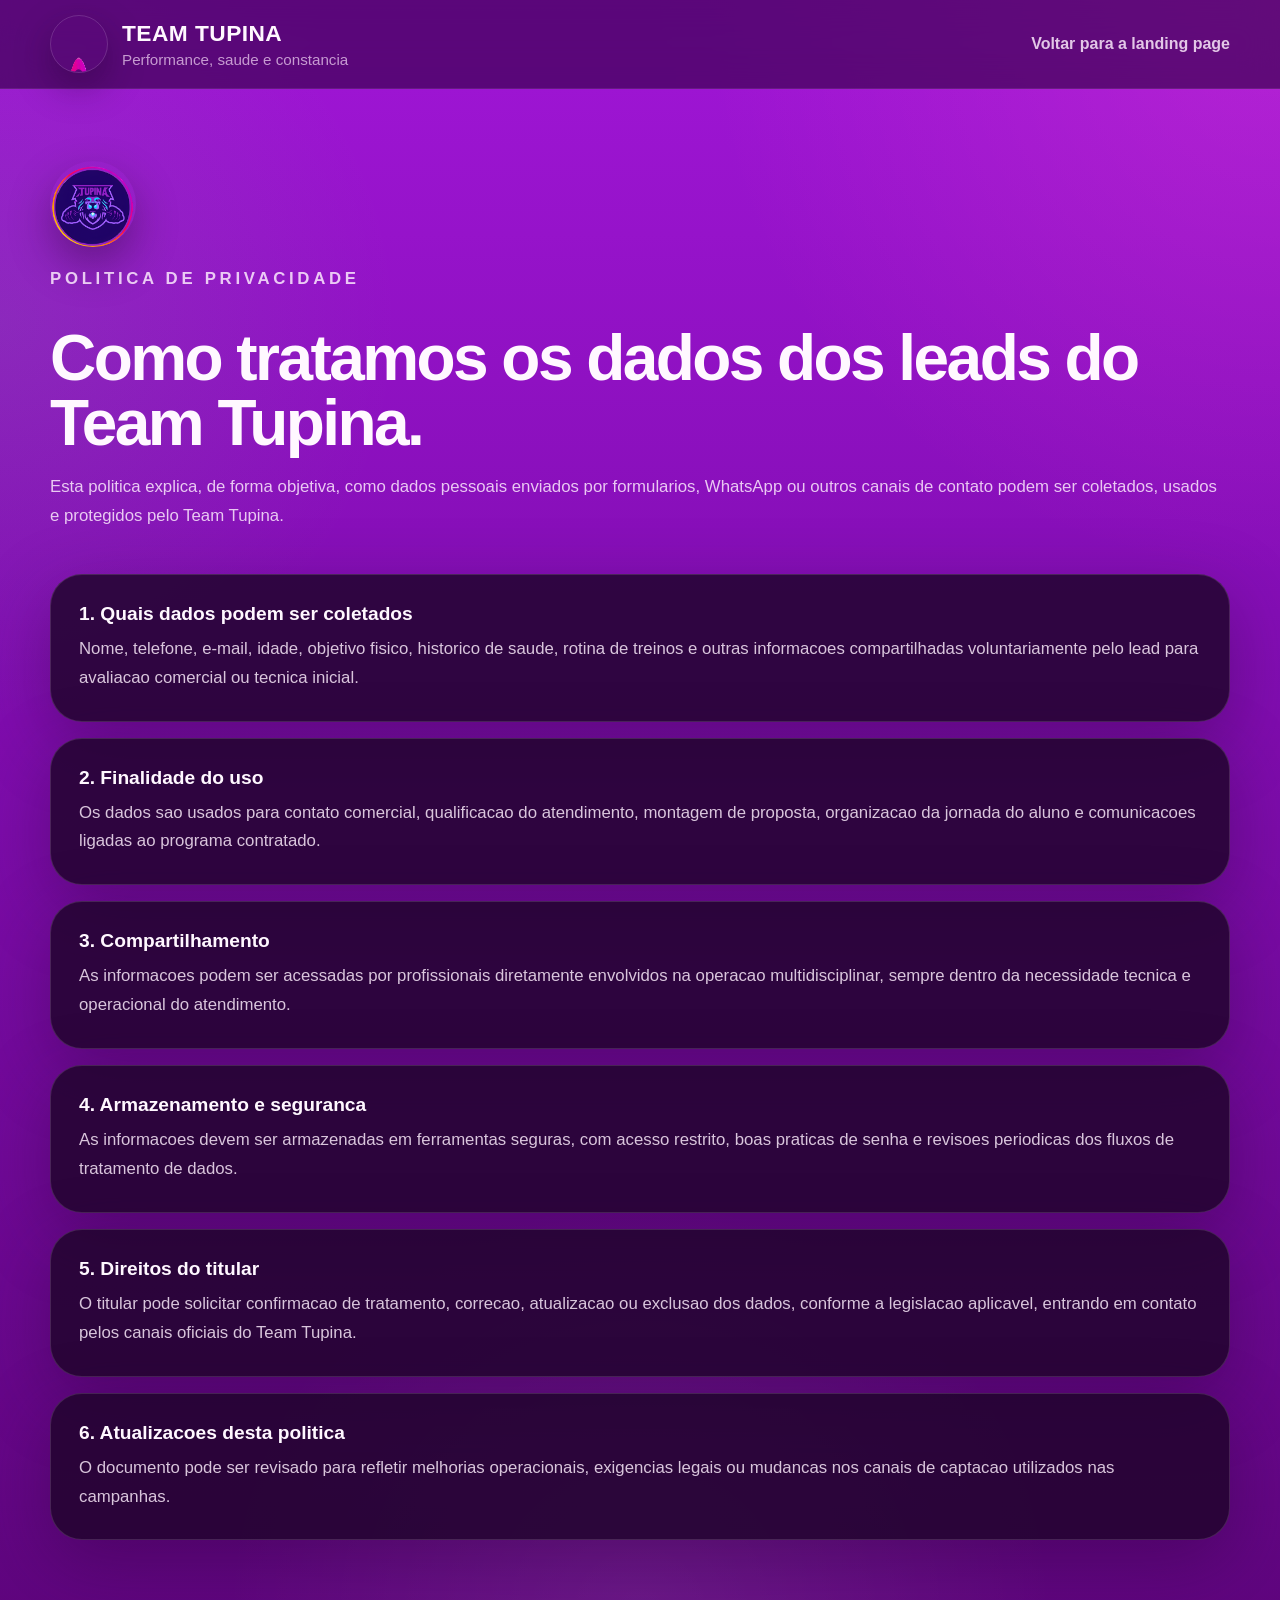
==== privacy.html @ 08cf5321 "chore: initialize Team Tupina project baseline" ====
<!DOCTYPE html>
<html lang="pt-BR">
<head>
  <meta charset="UTF-8">
  <meta name="viewport" content="width=device-width, initial-scale=1.0">
  <title>Politica de Privacidade | Team Tupina</title>
  <meta name="description" content="Como o Team Tupina coleta, utiliza e protege os dados compartilhados pelos leads e alunos.">
  <meta name="theme-color" content="#9a12d0">
  <meta name="color-scheme" content="dark">
  <script>document.documentElement.classList.add("js");</script>
  <link rel="icon" type="image/png" href="./assets/favicon-teamtupina.png">
  <link rel="apple-touch-icon" href="./assets/favicon-teamtupina.png">
  <link rel="stylesheet" href="./styles.css">
</head>
<body>
  <header class="site-header">
    <div class="container header-row">
      <a class="brand-lockup" href="./index.html" aria-label="Voltar para a pagina inicial">
        <span class="brand-badge">
          <img src="./assets/logo-team.png" alt="Logo Team Tupina" width="625" height="625" decoding="async">
        </span>
        <span class="brand-copy">
          <strong>Team Tupina</strong>
          <small>Performance, saude e constancia</small>
        </span>
      </a>
      <nav class="site-nav is-open" aria-label="Principal">
        <a href="./index.html">Voltar para a landing page</a>
      </nav>
    </div>
  </header>

  <main class="legal-main">
    <div class="container">
      <div class="legal-header reveal">
        <img class="legal-brand" src="./assets/logo-team.png" alt="Logo Team Tupina" width="625" height="625" decoding="async">
        <p class="eyebrow">Politica de Privacidade</p>
        <div class="section-copy">
          <h1>Como tratamos os dados dos leads do Team Tupina.</h1>
          <p>Esta politica explica, de forma objetiva, como dados pessoais enviados por formularios, WhatsApp ou outros canais de contato podem ser coletados, usados e protegidos pelo Team Tupina.</p>
        </div>
      </div>

      <div class="legal-stack">
        <article class="legal-card reveal">
          <h2>1. Quais dados podem ser coletados</h2>
          <p>Nome, telefone, e-mail, idade, objetivo fisico, historico de saude, rotina de treinos e outras informacoes compartilhadas voluntariamente pelo lead para avaliacao comercial ou tecnica inicial.</p>
        </article>
        <article class="legal-card reveal">
          <h2>2. Finalidade do uso</h2>
          <p>Os dados sao usados para contato comercial, qualificacao do atendimento, montagem de proposta, organizacao da jornada do aluno e comunicacoes ligadas ao programa contratado.</p>
        </article>
        <article class="legal-card reveal">
          <h2>3. Compartilhamento</h2>
          <p>As informacoes podem ser acessadas por profissionais diretamente envolvidos na operacao multidisciplinar, sempre dentro da necessidade tecnica e operacional do atendimento.</p>
        </article>
        <article class="legal-card reveal">
          <h2>4. Armazenamento e seguranca</h2>
          <p>As informacoes devem ser armazenadas em ferramentas seguras, com acesso restrito, boas praticas de senha e revisoes periodicas dos fluxos de tratamento de dados.</p>
        </article>
        <article class="legal-card reveal">
          <h2>5. Direitos do titular</h2>
          <p>O titular pode solicitar confirmacao de tratamento, correcao, atualizacao ou exclusao dos dados, conforme a legislacao aplicavel, entrando em contato pelos canais oficiais do Team Tupina.</p>
        </article>
        <article class="legal-card reveal">
          <h2>6. Atualizacoes desta politica</h2>
          <p>O documento pode ser revisado para refletir melhorias operacionais, exigencias legais ou mudancas nos canais de captacao utilizados nas campanhas.</p>
        </article>
      </div>
    </div>
  </main>

  <script src="./script.js"></script>
</body>
</html>
---- styles.css ----
:root {
  --bg: #9a12d0;
  --bg-deep: #260033;
  --bg-panel: rgba(31, 4, 43, 0.84);
  --bg-panel-soft: rgba(42, 7, 58, 0.72);
  --line: rgba(255, 228, 255, 0.14);
  --text: #fff8ff;
  --text-soft: rgba(255, 240, 255, 0.82);
  --text-muted: rgba(255, 230, 255, 0.66);
  --accent: #ff4fd8;
  --accent-soft: #c86dff;
  --leaf: #58f26c;
  --orange: #ff9a2f;
  --shadow: 0 22px 70px rgba(38, 0, 49, 0.34);
  --radius-xl: 32px;
  --radius-lg: 24px;
  --radius-md: 18px;
  --container: 1180px;
  --font-display: "Segoe UI", "Trebuchet MS", "Arial", sans-serif;
  --font-body: "Segoe UI", "Arial", sans-serif;
}

*,
*::before,
*::after {
  box-sizing: border-box;
}

html {
  scroll-behavior: smooth;
}

main [id] {
  scroll-margin-top: 112px;
}

body {
  margin: 0;
  min-height: 100vh;
  font-family: var(--font-body);
  color: var(--text);
  background:
    radial-gradient(circle at top right, rgba(255, 79, 216, 0.24), transparent 28%),
    radial-gradient(circle at left 20%, rgba(88, 242, 108, 0.1), transparent 22%),
    radial-gradient(circle at bottom center, rgba(255, 255, 255, 0.08), transparent 24%),
    linear-gradient(180deg, #a116d7 0%, #840eb5 38%, #5f057e 100%);
}

img {
  max-width: 100%;
  display: block;
}

a {
  color: inherit;
  text-decoration: none;
}

button {
  font: inherit;
}

.site-shell {
  min-height: 100vh;
}

.container {
  width: min(calc(100% - 40px), var(--container));
  margin: 0 auto;
}

.site-header {
  position: sticky;
  top: 0;
  z-index: 100;
  backdrop-filter: blur(18px);
  background: rgba(58, 0, 78, 0.68);
  border-bottom: 1px solid rgba(255, 255, 255, 0.08);
}

.header-row {
  display: flex;
  align-items: center;
  justify-content: space-between;
  gap: 20px;
  min-height: 88px;
}

.brand-lockup {
  display: inline-flex;
  align-items: center;
  gap: 14px;
  min-width: 0;
}

.brand-badge {
  width: 58px;
  height: 58px;
  border-radius: 50%;
  overflow: hidden;
  flex: 0 0 auto;
  border: 1px solid rgba(255, 255, 255, 0.14);
  box-shadow: 0 14px 36px rgba(26, 0, 33, 0.35);
}

.brand-copy {
  display: flex;
  flex-direction: column;
  min-width: 0;
}

.brand-copy strong {
  font-family: var(--font-display);
  font-size: 1.42rem;
  font-weight: 800;
  letter-spacing: 0.02em;
  text-transform: uppercase;
}

.brand-copy small {
  margin-top: 4px;
  color: var(--text-muted);
  font-size: 0.95rem;
}

.site-nav {
  display: flex;
  align-items: center;
  gap: 24px;
}

.site-nav a {
  color: var(--text-soft);
  font-weight: 600;
}

.site-nav a:hover,
.footer-links a:hover {
  color: #ffffff;
}

.site-nav a:focus-visible,
.footer-links a:focus-visible,
.cta-mini:focus-visible,
.btn-primary:focus-visible,
.btn-secondary:focus-visible,
.menu-toggle:focus-visible,
.brand-lockup:focus-visible {
  outline: 2px solid rgba(255, 255, 255, 0.92);
  outline-offset: 4px;
}

.menu-toggle {
  display: none;
  border: 1px solid rgba(255, 255, 255, 0.16);
  background: rgba(255, 255, 255, 0.08);
  color: var(--text);
  border-radius: 999px;
  padding: 12px 16px;
}

.cta-mini,
.btn-primary,
.btn-secondary {
  display: inline-flex;
  align-items: center;
  justify-content: center;
  border-radius: 999px;
  font-family: var(--font-display);
  font-weight: 800;
  transition: transform 180ms ease, box-shadow 180ms ease, background 180ms ease;
}

.cta-mini:hover,
.btn-primary:hover,
.btn-secondary:hover {
  transform: translateY(-2px);
}

.cta-mini {
  padding: 14px 20px;
  background: rgba(88, 242, 108, 0.14);
  color: var(--leaf);
  border: 1px solid rgba(88, 242, 108, 0.28);
}

.btn-primary {
  padding: 16px 24px;
  color: #06230b;
  background: linear-gradient(135deg, #63ff72, #49dd63);
  box-shadow: 0 18px 54px rgba(88, 242, 108, 0.24);
}

.btn-secondary {
  padding: 16px 24px;
  color: var(--text);
  background: rgba(255, 255, 255, 0.08);
  border: 1px solid rgba(255, 255, 255, 0.16);
}

.hero-section {
  position: relative;
  overflow: hidden;
  min-height: calc(100vh - 88px);
  padding: 40px 0 32px;
  display: flex;
  align-items: center;
}

.hero-background {
  position: absolute;
  inset: 0;
  background:
    linear-gradient(115deg, rgba(22, 0, 28, 0.92), rgba(90, 0, 113, 0.42) 46%, rgba(18, 0, 22, 0.92)),
    radial-gradient(circle at 22% 24%, rgba(255, 79, 216, 0.24), transparent 22%),
    radial-gradient(circle at 78% 42%, rgba(88, 242, 108, 0.12), transparent 18%);
}

.hero-grid {
  position: relative;
  z-index: 1;
  display: grid;
  grid-template-columns: minmax(0, 1.02fr) minmax(420px, 0.98fr);
  gap: 36px;
  align-items: center;
}

.eyebrow {
  margin: 0 0 14px;
  color: var(--leaf);
  font-size: 0.84rem;
  letter-spacing: 0.22em;
  font-weight: 800;
  text-transform: uppercase;
}

.hero-copy-block h1,
.section-copy h2,
.final-card h2 {
  margin: 0;
  font-family: var(--font-display);
  font-weight: 900;
  letter-spacing: -0.04em;
  line-height: 0.98;
}

.hero-copy-block h1 {
  font-size: clamp(3.2rem, 7vw, 6.2rem);
  max-width: 10ch;
}

.hero-text,
.section-copy p,
.pillar-card p,
.timeline-card p,
.proof-copy p,
.mini-stat p,
.final-actions p,
.footer-text,
.legal-main p {
  color: var(--text-soft);
  line-height: 1.72;
  font-size: 1.05rem;
}

.hero-actions {
  display: flex;
  flex-wrap: wrap;
  gap: 16px;
  margin-top: 30px;
}

.hero-micro-stats {
  display: grid;
  grid-template-columns: repeat(3, minmax(0, 1fr));
  gap: 14px;
  margin-top: 28px;
}

.hero-micro-stats article {
  padding: 16px 16px 14px;
  border-radius: 20px;
  background: rgba(24, 0, 31, 0.5);
  border: 1px solid rgba(255, 255, 255, 0.09);
  box-shadow: 0 16px 34px rgba(24, 0, 30, 0.22);
}

.hero-micro-stats strong {
  display: block;
  font-family: var(--font-display);
  font-size: 1rem;
  font-weight: 800;
}

.hero-micro-stats span {
  display: block;
  margin-top: 8px;
  color: var(--text-muted);
  font-size: 0.9rem;
  line-height: 1.45;
}

.hero-pills {
  display: flex;
  flex-wrap: wrap;
  gap: 12px;
  list-style: none;
  padding: 0;
  margin: 30px 0 0;
}

.hero-pills li {
  padding: 12px 16px;
  border-radius: 999px;
  background: rgba(30, 0, 38, 0.36);
  border: 1px solid rgba(255, 79, 216, 0.16);
  color: var(--text);
  font-weight: 600;
}

.hero-visual {
  position: relative;
  min-height: 100%;
}

.hero-clean-panel {
  position: relative;
  min-height: 720px;
  border-radius: 42px;
  overflow: hidden;
  border: 1px solid rgba(255, 255, 255, 0.12);
  background:
    radial-gradient(circle at 18% 16%, rgba(255, 79, 216, 0.18), transparent 22%),
    radial-gradient(circle at 84% 22%, rgba(88, 242, 108, 0.12), transparent 18%),
    linear-gradient(180deg, rgba(22, 0, 30, 0.82), rgba(20, 0, 27, 0.96));
  box-shadow: 0 28px 90px rgba(28, 0, 37, 0.42);
  padding: 28px;
}

.hero-panel-glow {
  position: absolute;
  inset: auto -100px -120px auto;
  width: 360px;
  height: 360px;
  border-radius: 50%;
  background: radial-gradient(circle, rgba(255, 79, 216, 0.22), transparent 68%);
  pointer-events: none;
}

.hero-panel-top {
  position: relative;
  z-index: 1;
  display: grid;
  gap: 22px;
}

.hero-panel-brand {
  display: grid;
  grid-template-columns: 84px minmax(0, 1fr);
  gap: 18px;
  align-items: center;
}

.hero-panel-brand img {
  width: 84px;
  height: 84px;
  border-radius: 50%;
  object-fit: cover;
  box-shadow: 0 18px 36px rgba(20, 0, 27, 0.26);
}

.hero-panel-brand h2 {
  margin: 6px 0 0;
  font-family: var(--font-display);
  font-size: 2rem;
  line-height: 1.08;
}

.hero-chip-row {
  display: flex;
  flex-wrap: wrap;
  gap: 12px;
}

.hero-chip {
  display: inline-flex;
  align-items: center;
  justify-content: center;
  padding: 10px 16px;
  border-radius: 999px;
  background: rgba(255, 255, 255, 0.08);
  border: 1px solid rgba(255, 255, 255, 0.14);
  backdrop-filter: blur(12px);
  color: var(--text);
  font-size: 0.92rem;
  font-weight: 700;
  box-shadow: 0 18px 36px rgba(26, 0, 32, 0.24);
}

.hero-dashboard {
  position: relative;
  z-index: 1;
  display: grid;
  grid-template-columns: minmax(0, 1.15fr) minmax(220px, 0.85fr);
  gap: 16px;
  margin-top: 30px;
}

.dashboard-card {
  padding: 22px;
  border-radius: 28px;
  background: rgba(24, 2, 32, 0.68);
  border: 1px solid rgba(255, 255, 255, 0.08);
  box-shadow: 0 18px 42px rgba(20, 0, 26, 0.24);
  backdrop-filter: blur(14px);
}

.dashboard-card-large {
  min-height: 220px;
}

.dashboard-card-bars {
  min-height: 260px;
}

.dashboard-card-metric {
  display: grid;
  align-content: start;
  gap: 10px;
}

.dashboard-card-metric strong {
  font-family: var(--font-display);
  font-size: 1.55rem;
  line-height: 1.08;
}

.dashboard-card-metric p {
  margin: 0;
}

.metric-label {
  color: var(--text-muted);
  font-size: 0.82rem;
  letter-spacing: 0.16em;
  font-weight: 800;
  text-transform: uppercase;
}

.accent-card {
  background:
    radial-gradient(circle at top right, rgba(88, 242, 108, 0.12), transparent 30%),
    rgba(24, 2, 32, 0.68);
}

.hero-checklist {
  margin: 18px 0 0;
  padding: 0;
  list-style: none;
  display: grid;
  gap: 14px;
}

.hero-checklist li {
  position: relative;
  padding-left: 22px;
  color: var(--text-soft);
  line-height: 1.55;
  font-size: 1rem;
}

.hero-checklist li::before {
  content: "";
  position: absolute;
  left: 0;
  top: 0.5em;
  width: 10px;
  height: 10px;
  border-radius: 50%;
  background: linear-gradient(135deg, var(--accent), var(--leaf));
  transform: translateY(-50%);
}

.dark-card,
.pillar-card,
.timeline-card,
.proof-card,
.mini-stat,
.final-card,
.legal-card {
  background: var(--bg-panel);
  border: 1px solid var(--line);
  box-shadow: var(--shadow);
}

.proof-card,
.final-card,
.legal-card {
  border-radius: var(--radius-xl);
}

.dark-card,
.pillar-card,
.timeline-card,
.mini-stat {
  border-radius: var(--radius-lg);
}

.card-tag {
  margin: 0 0 10px;
  color: #ff8ae9;
  font-size: 0.78rem;
  letter-spacing: 0.18em;
  font-weight: 800;
  text-transform: uppercase;
}

.progress-list {
  display: grid;
  gap: 14px;
  margin-top: 20px;
}

.progress-list div {
  display: grid;
  gap: 8px;
}

.progress-list span {
  font-weight: 700;
}

.progress-list b {
  display: block;
  height: 10px;
  border-radius: 999px;
  background: linear-gradient(90deg, var(--accent), var(--leaf));
}

.section {
  padding: 72px 0;
}

.section-soft {
  background: linear-gradient(180deg, rgba(72, 0, 92, 0.28), rgba(42, 0, 53, 0.1));
}

.section-compact {
  padding-top: 20px;
  padding-bottom: 24px;
}

.split-block {
  display: grid;
  grid-template-columns: minmax(0, 0.94fr) minmax(0, 1.06fr);
  gap: 34px;
  align-items: start;
}

.section-copy h2 {
  font-size: clamp(2.3rem, 5vw, 4.4rem);
  margin-bottom: 14px;
}

.section-copy-center {
  max-width: 800px;
  margin: 0 auto 34px;
  text-align: center;
}

.stack-cards {
  display: grid;
  gap: 18px;
}

.dark-card {
  padding: 24px 28px;
}

.card-number,
.timeline-card span,
.proof-copy span {
  color: var(--orange);
  letter-spacing: 0.14em;
  text-transform: uppercase;
  font-size: 0.88rem;
  font-weight: 800;
}

.dark-card h3,
.pillar-card h3,
.timeline-card h3,
.proof-copy h3,
.mini-stat strong {
  margin: 12px 0 0;
  font-family: var(--font-display);
  font-size: 1.2rem;
  line-height: 1.28;
}

.pillar-grid {
  display: grid;
  grid-template-columns: repeat(2, minmax(0, 1fr));
  gap: 18px;
}

.pillar-card {
  padding: 22px;
  display: grid;
  grid-template-columns: 72px minmax(0, 1fr);
  gap: 18px;
  align-items: start;
}

.pillar-icon {
  width: 72px;
  height: 72px;
  border-radius: 22px;
  display: inline-flex;
  align-items: center;
  justify-content: center;
  font-family: var(--font-display);
  font-weight: 900;
  background: linear-gradient(145deg, rgba(255, 79, 216, 0.18), rgba(255, 255, 255, 0.1));
  color: var(--text);
}

.timeline {
  position: relative;
  display: grid;
  gap: 16px;
  padding-left: 28px;
}

.timeline::before {
  content: "";
  position: absolute;
  left: 7px;
  top: 12px;
  bottom: 12px;
  width: 2px;
  background: linear-gradient(180deg, rgba(255, 79, 216, 0.72), rgba(88, 242, 108, 0.24));
}

.timeline-card {
  position: relative;
  padding: 24px;
}

.timeline-card::before {
  content: "";
  position: absolute;
  top: 28px;
  left: -27px;
  width: 16px;
  height: 16px;
  border-radius: 50%;
  background: linear-gradient(135deg, var(--accent), var(--leaf));
  box-shadow: 0 0 0 8px rgba(255, 79, 216, 0.12);
}

.proof-grid {
  display: grid;
  grid-template-columns: repeat(3, minmax(0, 1fr));
  gap: 18px;
}

.proof-card {
  overflow: hidden;
}

.proof-visual {
  min-height: 280px;
  border-bottom: 1px solid rgba(255, 255, 255, 0.08);
}

.visual-a {
  background:
    linear-gradient(180deg, rgba(26, 4, 36, 0.08), rgba(26, 4, 36, 0.34)),
    linear-gradient(135deg, rgba(255, 79, 216, 0.52), rgba(255, 255, 255, 0.18)),
    radial-gradient(circle at top left, rgba(255, 255, 255, 0.22), transparent 35%);
}

.visual-b {
  background:
    linear-gradient(180deg, rgba(26, 4, 36, 0.08), rgba(26, 4, 36, 0.34)),
    linear-gradient(135deg, rgba(88, 242, 108, 0.45), rgba(255, 79, 216, 0.18)),
    radial-gradient(circle at bottom right, rgba(255, 255, 255, 0.16), transparent 34%);
}

.visual-c {
  background:
    linear-gradient(180deg, rgba(26, 4, 36, 0.08), rgba(26, 4, 36, 0.34)),
    linear-gradient(135deg, rgba(170, 78, 255, 0.48), rgba(255, 79, 216, 0.18)),
    radial-gradient(circle at center, rgba(255, 255, 255, 0.18), transparent 30%);
}

.proof-copy {
  padding: 22px;
}

.mini-stats {
  display: grid;
  grid-template-columns: repeat(3, minmax(0, 1fr));
  gap: 18px;
}

.mini-stat {
  padding: 22px;
}

.final-card {
  display: grid;
  grid-template-columns: minmax(0, 1fr) minmax(300px, 0.86fr);
  gap: 26px;
  padding: 30px;
  align-items: center;
}

.final-actions {
  display: grid;
  gap: 14px;
}

.note-text {
  margin: 0;
  color: var(--text-muted);
}

.site-footer {
  border-top: 1px solid rgba(255, 255, 255, 0.08);
  background: rgba(28, 0, 37, 0.76);
}

.footer-row {
  display: grid;
  grid-template-columns: minmax(0, 1fr) auto;
  gap: 24px;
  align-items: center;
  padding: 28px 0;
}

.footer-brand {
  display: flex;
  align-items: flex-start;
  gap: 16px;
}

.footer-brand img {
  width: 70px;
  height: 70px;
  border-radius: 50%;
  object-fit: cover;
  box-shadow: 0 14px 36px rgba(20, 0, 26, 0.35);
}

.footer-title {
  margin: 0;
  font-family: var(--font-display);
  font-size: 1rem;
  font-weight: 800;
  text-transform: uppercase;
}

.footer-text {
  margin: 10px 0 0;
  max-width: 760px;
  font-size: 0.96rem;
}

.footer-links {
  display: flex;
  flex-wrap: wrap;
  gap: 16px;
  justify-content: flex-end;
  font-weight: 700;
}

.reveal,
.js .reveal.is-visible {
  opacity: 1;
  transform: none;
}

.js .reveal {
  opacity: 0;
  transform: translateY(28px);
  transition: opacity 700ms ease, transform 700ms ease;
}

.legal-main {
  padding: 72px 0;
}

.legal-header {
  display: flex;
  flex-direction: column;
  gap: 18px;
  margin-bottom: 26px;
}

.legal-brand {
  width: 86px;
  height: 86px;
  border-radius: 50%;
  object-fit: cover;
  box-shadow: 0 18px 42px rgba(22, 0, 30, 0.35);
}

.legal-card {
  padding: 28px;
}

.legal-stack {
  display: grid;
  gap: 16px;
}

.legal-card h2 {
  margin: 0 0 10px;
  font-family: var(--font-display);
  font-size: 1.2rem;
}

.legal-card p {
  margin: 0;
}

.legal-header h1 {
  margin: 0 0 14px;
  font-family: var(--font-display);
  font-size: clamp(2.2rem, 5vw, 4rem);
  line-height: 1.02;
  letter-spacing: -0.04em;
}

@media (prefers-reduced-motion: reduce) {
  html {
    scroll-behavior: auto;
  }

  .js .reveal,
  .js .reveal.is-visible {
    opacity: 1;
    transform: none;
    transition: none;
  }
}

@media (max-width: 1024px) {
  .hero-grid,
  .split-block,
  .final-card,
  .footer-row {
    grid-template-columns: 1fr;
  }

  .proof-grid,
  .mini-stats,
  .pillar-grid {
    grid-template-columns: 1fr 1fr;
  }

  .hero-clean-panel {
    min-height: 640px;
  }

  .hero-micro-stats {
    grid-template-columns: 1fr;
  }
}

@media (max-width: 820px) {
  .menu-toggle {
    display: inline-flex;
  }

  .site-nav {
    position: absolute;
    top: calc(100% + 10px);
    right: 20px;
    left: 20px;
    display: none;
    flex-direction: column;
    align-items: stretch;
    gap: 14px;
    padding: 18px;
    background: rgba(38, 0, 50, 0.96);
    border: 1px solid rgba(255, 255, 255, 0.1);
    border-radius: 22px;
    box-shadow: var(--shadow);
  }

  .site-nav.is-open {
    display: flex;
  }

  .site-nav a {
    width: 100%;
  }

  .header-row {
    min-height: 82px;
  }
}

@media (max-width: 720px) {
  .container {
    width: min(calc(100% - 28px), var(--container));
  }

  .hero-section,
  .section,
  .legal-main {
    padding-top: 54px;
    padding-bottom: 54px;
  }

  .hero-copy-block h1 {
    max-width: none;
    font-size: clamp(2.5rem, 14vw, 4rem);
  }

  .proof-grid,
  .mini-stats,
  .pillar-grid {
    grid-template-columns: 1fr;
  }

  .pillar-card {
    grid-template-columns: 1fr;
  }

  .footer-brand,
  .footer-links {
    flex-direction: column;
    align-items: flex-start;
  }

  .hero-clean-panel {
    min-height: auto;
    padding: 20px;
  }

  .hero-panel-brand {
    grid-template-columns: 1fr;
  }

  .hero-panel-brand img {
    width: 72px;
    height: 72px;
  }

  .hero-dashboard {
    grid-template-columns: 1fr;
  }

  .hero-chip-row {
    gap: 10px;
  }
}
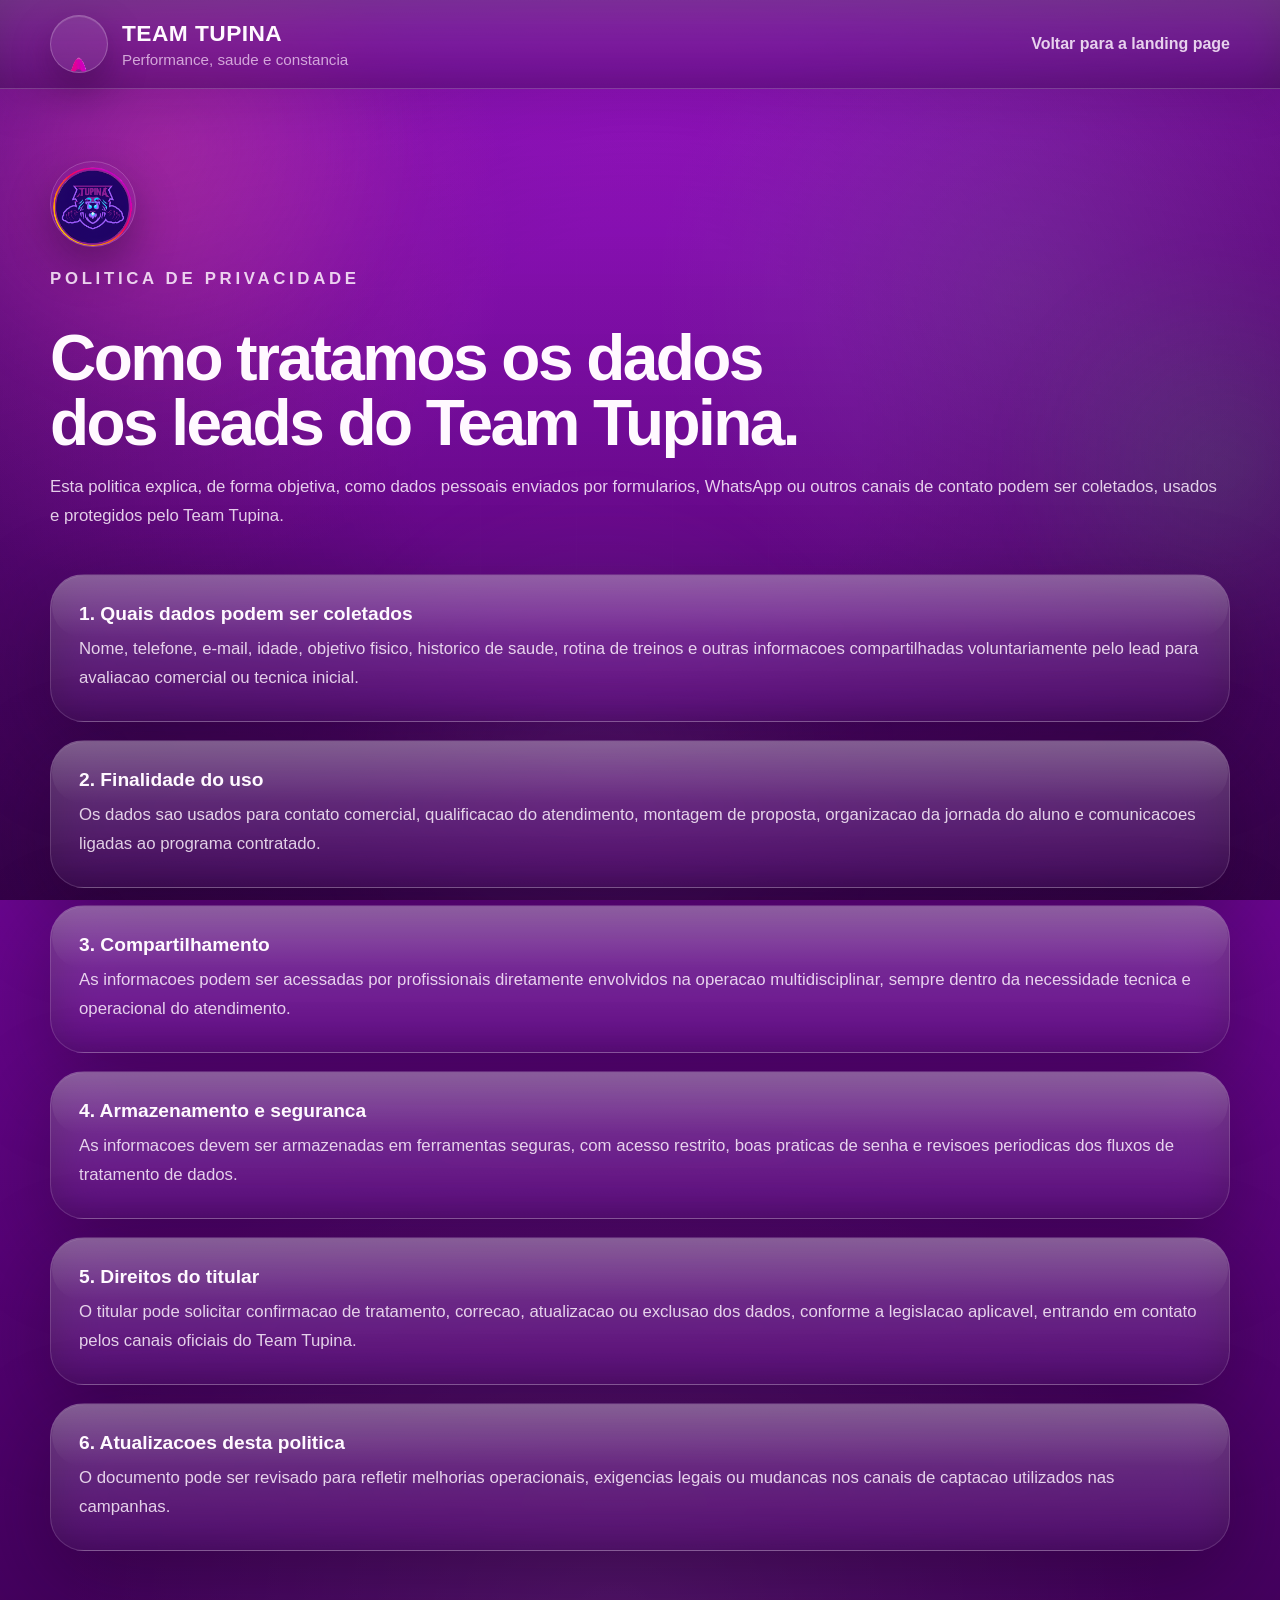
==== commit d837b6fb: "feat: add animejs motion system and glassmorphism refresh" ====
--- a/privacy.html
+++ b/privacy.html
@@ -12,7 +12,13 @@
   <link rel="apple-touch-icon" href="./assets/favicon-teamtupina.png">
   <link rel="stylesheet" href="./styles.css">
 </head>
-<body>
+<body class="page-legal">
+  <div class="ambient-layer" aria-hidden="true">
+    <span class="ambient-orb orb-a"></span>
+    <span class="ambient-orb orb-b"></span>
+    <span class="ambient-orb orb-c"></span>
+    <span class="ambient-grid"></span>
+  </div>
   <header class="site-header">
     <div class="container header-row">
       <a class="brand-lockup" href="./index.html" aria-label="Voltar para a pagina inicial">
@@ -70,6 +76,7 @@
     </div>
   </main>
 
+  <script src="./assets/vendor/anime.umd.min.js"></script>
   <script src="./script.js"></script>
 </body>
 </html>
--- a/styles.css
+++ b/styles.css
@@ -1,21 +1,28 @@
 :root {
   --bg: #9a12d0;
   --bg-deep: #260033;
-  --bg-panel: rgba(31, 4, 43, 0.84);
-  --bg-panel-soft: rgba(42, 7, 58, 0.72);
-  --line: rgba(255, 228, 255, 0.14);
-  --text: #fff8ff;
-  --text-soft: rgba(255, 240, 255, 0.82);
-  --text-muted: rgba(255, 230, 255, 0.66);
+  --bg-night: #13001d;
+  --bg-panel: rgba(37, 8, 51, 0.46);
+  --bg-panel-strong: rgba(24, 3, 34, 0.7);
+  --bg-panel-soft: rgba(255, 255, 255, 0.08);
+  --line: rgba(255, 236, 255, 0.15);
+  --line-strong: rgba(255, 241, 255, 0.28);
+  --text: #fff9ff;
+  --text-soft: rgba(255, 244, 255, 0.84);
+  --text-muted: rgba(255, 234, 255, 0.68);
   --accent: #ff4fd8;
-  --accent-soft: #c86dff;
-  --leaf: #58f26c;
-  --orange: #ff9a2f;
-  --shadow: 0 22px 70px rgba(38, 0, 49, 0.34);
-  --radius-xl: 32px;
-  --radius-lg: 24px;
-  --radius-md: 18px;
+  --accent-soft: #d985ff;
+  --leaf: #66ff89;
+  --orange: #ffaf3f;
+  --shadow: 0 28px 88px rgba(14, 0, 19, 0.34);
+  --shadow-soft: 0 16px 42px rgba(17, 0, 24, 0.22);
+  --shine: linear-gradient(180deg, rgba(255, 255, 255, 0.24), rgba(255, 255, 255, 0.04));
+  --radius-xl: 34px;
+  --radius-lg: 26px;
+  --radius-md: 20px;
   --container: 1180px;
+  --glass-blur: blur(24px);
+  --glass-saturate: saturate(160%);
   --font-display: "Segoe UI", "Trebuchet MS", "Arial", sans-serif;
   --font-body: "Segoe UI", "Arial", sans-serif;
 }
@@ -31,19 +38,31 @@
 }
 
 main [id] {
-  scroll-margin-top: 112px;
+  scroll-margin-top: 118px;
 }
 
 body {
   margin: 0;
   min-height: 100vh;
+  overflow-x: hidden;
   font-family: var(--font-body);
   color: var(--text);
   background:
-    radial-gradient(circle at top right, rgba(255, 79, 216, 0.24), transparent 28%),
-    radial-gradient(circle at left 20%, rgba(88, 242, 108, 0.1), transparent 22%),
-    radial-gradient(circle at bottom center, rgba(255, 255, 255, 0.08), transparent 24%),
-    linear-gradient(180deg, #a116d7 0%, #840eb5 38%, #5f057e 100%);
+    radial-gradient(circle at 12% 14%, rgba(255, 79, 216, 0.28), transparent 20%),
+    radial-gradient(circle at 80% 18%, rgba(102, 255, 137, 0.12), transparent 22%),
+    radial-gradient(circle at 48% 100%, rgba(255, 255, 255, 0.08), transparent 32%),
+    linear-gradient(180deg, #ab18dd 0%, #76089f 42%, #43005d 100%);
+}
+
+body::after {
+  content: "";
+  position: fixed;
+  inset: 0;
+  pointer-events: none;
+  background:
+    linear-gradient(180deg, rgba(9, 0, 16, 0.05), rgba(9, 0, 16, 0.34)),
+    radial-gradient(circle at center, transparent 28%, rgba(7, 0, 12, 0.3) 100%);
+  z-index: 0;
 }
 
 img {
@@ -60,8 +79,65 @@
   font: inherit;
 }
 
+.ambient-layer {
+  position: fixed;
+  inset: 0;
+  overflow: hidden;
+  pointer-events: none;
+  z-index: 0;
+}
+
+.ambient-orb,
+.ambient-grid {
+  position: absolute;
+  inset: auto;
+}
+
+.ambient-orb {
+  width: 38vw;
+  max-width: 540px;
+  aspect-ratio: 1;
+  border-radius: 50%;
+  filter: blur(16px);
+  opacity: 0.5;
+  mix-blend-mode: screen;
+}
+
+.orb-a {
+  top: -10%;
+  left: -6%;
+  background: radial-gradient(circle, rgba(255, 79, 216, 0.78), rgba(255, 79, 216, 0.08) 62%, transparent 78%);
+}
+
+.orb-b {
+  top: 28%;
+  right: -12%;
+  width: 34vw;
+  background: radial-gradient(circle, rgba(102, 255, 137, 0.34), rgba(102, 255, 137, 0.06) 58%, transparent 76%);
+}
+
+.orb-c {
+  bottom: -14%;
+  left: 26%;
+  width: 44vw;
+  background: radial-gradient(circle, rgba(217, 133, 255, 0.34), rgba(217, 133, 255, 0.05) 58%, transparent 76%);
+}
+
+.ambient-grid {
+  inset: 0;
+  opacity: 0.34;
+  background-image:
+    linear-gradient(rgba(255, 255, 255, 0.05) 1px, transparent 1px),
+    linear-gradient(90deg, rgba(255, 255, 255, 0.05) 1px, transparent 1px);
+  background-size: 96px 96px;
+  mask-image: radial-gradient(circle at center, rgba(0, 0, 0, 0.8), transparent 78%);
+}
+
 .site-shell {
+  position: relative;
+  z-index: 1;
   min-height: 100vh;
+  isolation: isolate;
 }
 
 .container {
@@ -73,9 +149,22 @@
   position: sticky;
   top: 0;
   z-index: 100;
-  backdrop-filter: blur(18px);
-  background: rgba(58, 0, 78, 0.68);
+  backdrop-filter: var(--glass-blur) var(--glass-saturate);
+  -webkit-backdrop-filter: var(--glass-blur) var(--glass-saturate);
+  background:
+    linear-gradient(180deg, rgba(255, 255, 255, 0.16), rgba(255, 255, 255, 0.04)),
+    rgba(44, 3, 62, 0.56);
   border-bottom: 1px solid rgba(255, 255, 255, 0.08);
+  box-shadow: 0 16px 40px rgba(17, 0, 24, 0.1);
+  transition: background 220ms ease, box-shadow 220ms ease, border-color 220ms ease;
+}
+
+.site-header.is-scrolled {
+  background:
+    linear-gradient(180deg, rgba(255, 255, 255, 0.18), rgba(255, 255, 255, 0.05)),
+    rgba(36, 2, 50, 0.8);
+  border-bottom-color: rgba(255, 255, 255, 0.14);
+  box-shadow: 0 22px 60px rgba(12, 0, 19, 0.26);
 }
 
 .header-row {
@@ -91,6 +180,11 @@
   align-items: center;
   gap: 14px;
   min-width: 0;
+  transition: transform 220ms ease;
+}
+
+.brand-lockup:hover {
+  transform: translateY(-1px);
 }
 
 .brand-badge {
@@ -99,8 +193,11 @@
   border-radius: 50%;
   overflow: hidden;
   flex: 0 0 auto;
-  border: 1px solid rgba(255, 255, 255, 0.14);
-  box-shadow: 0 14px 36px rgba(26, 0, 33, 0.35);
+  border: 1px solid rgba(255, 255, 255, 0.22);
+  box-shadow:
+    0 16px 38px rgba(26, 0, 33, 0.34),
+    inset 0 1px 0 rgba(255, 255, 255, 0.16);
+  background: rgba(255, 255, 255, 0.08);
 }
 
 .brand-copy {
@@ -129,14 +226,39 @@
   gap: 24px;
 }
 
-.site-nav a {
+.site-nav a,
+.footer-links a {
+  position: relative;
   color: var(--text-soft);
   font-weight: 600;
+  transition: color 180ms ease, transform 180ms ease;
+}
+
+.site-nav a::after,
+.footer-links a::after {
+  content: "";
+  position: absolute;
+  left: 0;
+  right: 0;
+  bottom: -7px;
+  height: 1px;
+  transform: scaleX(0);
+  transform-origin: center;
+  background: linear-gradient(90deg, transparent, rgba(255, 255, 255, 0.72), transparent);
+  transition: transform 220ms ease;
 }
 
 .site-nav a:hover,
 .footer-links a:hover {
   color: #ffffff;
+  transform: translateY(-1px);
+}
+
+.site-nav a:hover::after,
+.site-nav a:focus-visible::after,
+.footer-links a:hover::after,
+.footer-links a:focus-visible::after {
+  transform: scaleX(1);
 }
 
 .site-nav a:focus-visible,
@@ -152,11 +274,14 @@
 
 .menu-toggle {
   display: none;
-  border: 1px solid rgba(255, 255, 255, 0.16);
-  background: rgba(255, 255, 255, 0.08);
+  border: 1px solid rgba(255, 255, 255, 0.18);
+  background:
+    linear-gradient(180deg, rgba(255, 255, 255, 0.15), rgba(255, 255, 255, 0.04)),
+    rgba(255, 255, 255, 0.06);
   color: var(--text);
   border-radius: 999px;
   padding: 12px 16px;
+  box-shadow: inset 0 1px 0 rgba(255, 255, 255, 0.16);
 }
 
 .cta-mini,
@@ -168,7 +293,7 @@
   border-radius: 999px;
   font-family: var(--font-display);
   font-weight: 800;
-  transition: transform 180ms ease, box-shadow 180ms ease, background 180ms ease;
+  transition: transform 180ms ease, box-shadow 180ms ease, background 180ms ease, border-color 180ms ease;
 }
 
 .cta-mini:hover,
@@ -179,30 +304,39 @@
 
 .cta-mini {
   padding: 14px 20px;
-  background: rgba(88, 242, 108, 0.14);
-  color: var(--leaf);
-  border: 1px solid rgba(88, 242, 108, 0.28);
+  color: #eafff1;
+  background:
+    linear-gradient(135deg, rgba(102, 255, 137, 0.28), rgba(255, 255, 255, 0.08)),
+    rgba(28, 52, 35, 0.18);
+  border: 1px solid rgba(102, 255, 137, 0.34);
+  box-shadow: 0 14px 34px rgba(102, 255, 137, 0.16);
 }
 
 .btn-primary {
   padding: 16px 24px;
   color: #06230b;
-  background: linear-gradient(135deg, #63ff72, #49dd63);
-  box-shadow: 0 18px 54px rgba(88, 242, 108, 0.24);
+  background: linear-gradient(135deg, #72ff84, #4ae068);
+  border: 1px solid rgba(255, 255, 255, 0.3);
+  box-shadow:
+    0 22px 56px rgba(88, 242, 108, 0.26),
+    inset 0 1px 0 rgba(255, 255, 255, 0.48);
 }
 
 .btn-secondary {
   padding: 16px 24px;
   color: var(--text);
-  background: rgba(255, 255, 255, 0.08);
+  background:
+    linear-gradient(180deg, rgba(255, 255, 255, 0.14), rgba(255, 255, 255, 0.04)),
+    rgba(255, 255, 255, 0.05);
   border: 1px solid rgba(255, 255, 255, 0.16);
+  box-shadow: inset 0 1px 0 rgba(255, 255, 255, 0.14);
 }
 
 .hero-section {
   position: relative;
-  overflow: hidden;
+  overflow: clip;
   min-height: calc(100vh - 88px);
-  padding: 40px 0 32px;
+  padding: 48px 0 36px;
   display: flex;
   align-items: center;
 }
@@ -211,9 +345,9 @@
   position: absolute;
   inset: 0;
   background:
-    linear-gradient(115deg, rgba(22, 0, 28, 0.92), rgba(90, 0, 113, 0.42) 46%, rgba(18, 0, 22, 0.92)),
-    radial-gradient(circle at 22% 24%, rgba(255, 79, 216, 0.24), transparent 22%),
-    radial-gradient(circle at 78% 42%, rgba(88, 242, 108, 0.12), transparent 18%);
+    linear-gradient(115deg, rgba(18, 0, 24, 0.88), rgba(95, 0, 122, 0.34) 42%, rgba(13, 0, 20, 0.9)),
+    radial-gradient(circle at 22% 24%, rgba(255, 79, 216, 0.22), transparent 22%),
+    radial-gradient(circle at 78% 42%, rgba(102, 255, 137, 0.1), transparent 20%);
 }
 
 .hero-grid {
@@ -223,6 +357,22 @@
   grid-template-columns: minmax(0, 1.02fr) minmax(420px, 0.98fr);
   gap: 36px;
   align-items: center;
+}
+
+.hero-copy-block,
+.hero-visual,
+.section-copy,
+.final-card,
+.legal-header,
+.dark-card,
+.pillar-card,
+.timeline-card,
+.proof-card,
+.mini-stat,
+.legal-card,
+.dashboard-card,
+.hero-micro-stats article {
+  will-change: transform, opacity;
 }
 
 .eyebrow {
@@ -247,6 +397,7 @@
 .hero-copy-block h1 {
   font-size: clamp(3.2rem, 7vw, 6.2rem);
   max-width: 10ch;
+  text-wrap: balance;
 }
 
 .hero-text,
@@ -270,36 +421,6 @@
   margin-top: 30px;
 }
 
-.hero-micro-stats {
-  display: grid;
-  grid-template-columns: repeat(3, minmax(0, 1fr));
-  gap: 14px;
-  margin-top: 28px;
-}
-
-.hero-micro-stats article {
-  padding: 16px 16px 14px;
-  border-radius: 20px;
-  background: rgba(24, 0, 31, 0.5);
-  border: 1px solid rgba(255, 255, 255, 0.09);
-  box-shadow: 0 16px 34px rgba(24, 0, 30, 0.22);
-}
-
-.hero-micro-stats strong {
-  display: block;
-  font-family: var(--font-display);
-  font-size: 1rem;
-  font-weight: 800;
-}
-
-.hero-micro-stats span {
-  display: block;
-  margin-top: 8px;
-  color: var(--text-muted);
-  font-size: 0.9rem;
-  line-height: 1.45;
-}
-
 .hero-pills {
   display: flex;
   flex-wrap: wrap;
@@ -309,13 +430,95 @@
   margin: 30px 0 0;
 }
 
+.hero-pills li,
+.hero-micro-stats article,
+.hero-chip,
+.dashboard-card,
+.dark-card,
+.pillar-card,
+.timeline-card,
+.proof-card,
+.mini-stat,
+.final-card,
+.legal-card {
+  position: relative;
+  overflow: hidden;
+  transition: transform 220ms ease, border-color 220ms ease, box-shadow 220ms ease, background 220ms ease;
+}
+
+.hero-pills li,
+.hero-micro-stats article,
+.dashboard-card,
+.dark-card,
+.pillar-card,
+.timeline-card,
+.proof-card,
+.mini-stat,
+.final-card,
+.legal-card {
+  background:
+    var(--shine),
+    rgba(31, 4, 43, 0.42);
+  border: 1px solid var(--line);
+  backdrop-filter: var(--glass-blur) var(--glass-saturate);
+  -webkit-backdrop-filter: var(--glass-blur) var(--glass-saturate);
+  box-shadow:
+    var(--shadow),
+    inset 0 1px 0 rgba(255, 255, 255, 0.14);
+}
+
+.hero-pills li::before,
+.hero-micro-stats article::before,
+.dashboard-card::before,
+.dark-card::before,
+.pillar-card::before,
+.timeline-card::before,
+.proof-card::before,
+.mini-stat::before,
+.final-card::before,
+.legal-card::before {
+  content: "";
+  position: absolute;
+  inset: 1px 1px auto 1px;
+  height: 42%;
+  border-radius: inherit;
+  background: linear-gradient(180deg, rgba(255, 255, 255, 0.16), rgba(255, 255, 255, 0));
+  pointer-events: none;
+}
+
 .hero-pills li {
   padding: 12px 16px;
   border-radius: 999px;
-  background: rgba(30, 0, 38, 0.36);
-  border: 1px solid rgba(255, 79, 216, 0.16);
   color: var(--text);
   font-weight: 600;
+  box-shadow: var(--shadow-soft);
+}
+
+.hero-micro-stats {
+  display: grid;
+  grid-template-columns: repeat(3, minmax(0, 1fr));
+  gap: 14px;
+  margin-top: 28px;
+}
+
+.hero-micro-stats article {
+  padding: 16px 16px 14px;
+  border-radius: 22px;
+}
+
+.hero-micro-stats strong {
+  display: block;
+  font-family: var(--font-display);
+  font-size: 1rem;
+  font-weight: 800;
+}
+
+.hero-micro-stats span {
+  display: block;
+  margin-top: 8px;
+  color: var(--text-muted);
+  font-size: 0.9rem;
+  line-height: 1.45;
 }
 
 .hero-visual {
@@ -328,13 +531,27 @@
   min-height: 720px;
   border-radius: 42px;
   overflow: hidden;
-  border: 1px solid rgba(255, 255, 255, 0.12);
-  background:
-    radial-gradient(circle at 18% 16%, rgba(255, 79, 216, 0.18), transparent 22%),
-    radial-gradient(circle at 84% 22%, rgba(88, 242, 108, 0.12), transparent 18%),
-    linear-gradient(180deg, rgba(22, 0, 30, 0.82), rgba(20, 0, 27, 0.96));
-  box-shadow: 0 28px 90px rgba(28, 0, 37, 0.42);
+  border: 1px solid rgba(255, 255, 255, 0.16);
+  background:
+    linear-gradient(180deg, rgba(255, 255, 255, 0.14), rgba(255, 255, 255, 0.03)),
+    radial-gradient(circle at 18% 16%, rgba(255, 79, 216, 0.22), transparent 22%),
+    radial-gradient(circle at 84% 22%, rgba(102, 255, 137, 0.12), transparent 18%),
+    rgba(18, 0, 26, 0.56);
+  backdrop-filter: blur(30px) saturate(175%);
+  -webkit-backdrop-filter: blur(30px) saturate(175%);
+  box-shadow:
+    0 34px 100px rgba(12, 0, 19, 0.38),
+    inset 0 1px 0 rgba(255, 255, 255, 0.2);
   padding: 28px;
+}
+
+.hero-clean-panel::before {
+  content: "";
+  position: absolute;
+  inset: 1px;
+  border-radius: inherit;
+  background: linear-gradient(145deg, rgba(255, 255, 255, 0.12), transparent 36%);
+  pointer-events: none;
 }
 
 .hero-panel-glow {
@@ -366,6 +583,7 @@
   height: 84px;
   border-radius: 50%;
   object-fit: cover;
+  border: 1px solid rgba(255, 255, 255, 0.2);
   box-shadow: 0 18px 36px rgba(20, 0, 27, 0.26);
 }
 
@@ -388,13 +606,16 @@
   justify-content: center;
   padding: 10px 16px;
   border-radius: 999px;
-  background: rgba(255, 255, 255, 0.08);
+  background:
+    linear-gradient(180deg, rgba(255, 255, 255, 0.18), rgba(255, 255, 255, 0.05)),
+    rgba(255, 255, 255, 0.06);
   border: 1px solid rgba(255, 255, 255, 0.14);
-  backdrop-filter: blur(12px);
+  backdrop-filter: blur(14px);
+  -webkit-backdrop-filter: blur(14px);
   color: var(--text);
   font-size: 0.92rem;
   font-weight: 700;
-  box-shadow: 0 18px 36px rgba(26, 0, 32, 0.24);
+  box-shadow: 0 16px 32px rgba(17, 0, 22, 0.18);
 }
 
 .hero-dashboard {
@@ -408,11 +629,7 @@
 
 .dashboard-card {
   padding: 22px;
-  border-radius: 28px;
-  background: rgba(24, 2, 32, 0.68);
-  border: 1px solid rgba(255, 255, 255, 0.08);
-  box-shadow: 0 18px 42px rgba(20, 0, 26, 0.24);
-  backdrop-filter: blur(14px);
+  border-radius: 30px;
 }
 
 .dashboard-card-large {
@@ -449,8 +666,9 @@
 
 .accent-card {
   background:
-    radial-gradient(circle at top right, rgba(88, 242, 108, 0.12), transparent 30%),
-    rgba(24, 2, 32, 0.68);
+    linear-gradient(180deg, rgba(255, 255, 255, 0.16), rgba(255, 255, 255, 0.05)),
+    radial-gradient(circle at top right, rgba(102, 255, 137, 0.16), transparent 30%),
+    rgba(24, 2, 32, 0.56);
 }
 
 .hero-checklist {
@@ -479,31 +697,7 @@
   border-radius: 50%;
   background: linear-gradient(135deg, var(--accent), var(--leaf));
   transform: translateY(-50%);
-}
-
-.dark-card,
-.pillar-card,
-.timeline-card,
-.proof-card,
-.mini-stat,
-.final-card,
-.legal-card {
-  background: var(--bg-panel);
-  border: 1px solid var(--line);
-  box-shadow: var(--shadow);
-}
-
-.proof-card,
-.final-card,
-.legal-card {
-  border-radius: var(--radius-xl);
-}
-
-.dark-card,
-.pillar-card,
-.timeline-card,
-.mini-stat {
-  border-radius: var(--radius-lg);
+  box-shadow: 0 0 22px rgba(255, 79, 216, 0.42);
 }
 
 .card-tag {
@@ -522,32 +716,48 @@
 }
 
 .progress-list div {
-  display: grid;
-  gap: 8px;
+  position: relative;
+  display: grid;
+  gap: 10px;
 }
 
 .progress-list span {
   font-weight: 700;
 }
 
+.progress-list div::after {
+  content: "";
+  display: block;
+  height: 12px;
+  border-radius: 999px;
+  background: rgba(255, 255, 255, 0.08);
+  box-shadow: inset 0 1px 2px rgba(0, 0, 0, 0.22);
+}
+
 .progress-list b {
+  position: absolute;
+  left: 0;
+  bottom: 0;
   display: block;
-  height: 10px;
+  height: 12px;
+  width: 0;
   border-radius: 999px;
   background: linear-gradient(90deg, var(--accent), var(--leaf));
+  box-shadow: 0 0 24px rgba(255, 79, 216, 0.28);
 }
 
 .section {
-  padding: 72px 0;
+  position: relative;
+  padding: 76px 0;
 }
 
 .section-soft {
-  background: linear-gradient(180deg, rgba(72, 0, 92, 0.28), rgba(42, 0, 53, 0.1));
+  background: linear-gradient(180deg, rgba(72, 0, 92, 0.22), rgba(42, 0, 53, 0.04));
 }
 
 .section-compact {
   padding-top: 20px;
-  padding-bottom: 24px;
+  padding-bottom: 28px;
 }
 
 .split-block {
@@ -560,6 +770,7 @@
 .section-copy h2 {
   font-size: clamp(2.3rem, 5vw, 4.4rem);
   margin-bottom: 14px;
+  text-wrap: balance;
 }
 
 .section-copy-center {
@@ -568,13 +779,15 @@
   text-align: center;
 }
 
-.stack-cards {
+.stack-cards,
+.legal-stack {
   display: grid;
   gap: 18px;
 }
 
 .dark-card {
   padding: 24px 28px;
+  border-radius: var(--radius-lg);
 }
 
 .card-number,
@@ -610,6 +823,7 @@
   grid-template-columns: 72px minmax(0, 1fr);
   gap: 18px;
   align-items: start;
+  border-radius: var(--radius-lg);
 }
 
 .pillar-icon {
@@ -621,8 +835,12 @@
   justify-content: center;
   font-family: var(--font-display);
   font-weight: 900;
-  background: linear-gradient(145deg, rgba(255, 79, 216, 0.18), rgba(255, 255, 255, 0.1));
+  background:
+    linear-gradient(145deg, rgba(255, 79, 216, 0.18), rgba(255, 255, 255, 0.12)),
+    rgba(255, 255, 255, 0.04);
   color: var(--text);
+  border: 1px solid rgba(255, 255, 255, 0.14);
+  box-shadow: inset 0 1px 0 rgba(255, 255, 255, 0.12);
 }
 
 .timeline {
@@ -639,12 +857,14 @@
   top: 12px;
   bottom: 12px;
   width: 2px;
-  background: linear-gradient(180deg, rgba(255, 79, 216, 0.72), rgba(88, 242, 108, 0.24));
+  background: linear-gradient(180deg, rgba(255, 79, 216, 0.72), rgba(102, 255, 137, 0.24));
+  box-shadow: 0 0 20px rgba(255, 79, 216, 0.22);
 }
 
 .timeline-card {
   position: relative;
   padding: 24px;
+  border-radius: var(--radius-lg);
 }
 
 .timeline-card::before {
@@ -666,12 +886,25 @@
 }
 
 .proof-card {
-  overflow: hidden;
+  border-radius: var(--radius-xl);
 }
 
 .proof-visual {
+  position: relative;
   min-height: 280px;
   border-bottom: 1px solid rgba(255, 255, 255, 0.08);
+  overflow: hidden;
+  transition: transform 260ms ease;
+}
+
+.proof-visual::after {
+  content: "";
+  position: absolute;
+  inset: 0;
+  background:
+    linear-gradient(180deg, rgba(255, 255, 255, 0.12), transparent 36%),
+    linear-gradient(135deg, rgba(255, 255, 255, 0.08), transparent 44%);
+  mix-blend-mode: screen;
 }
 
 .visual-a {
@@ -684,7 +917,7 @@
 .visual-b {
   background:
     linear-gradient(180deg, rgba(26, 4, 36, 0.08), rgba(26, 4, 36, 0.34)),
-    linear-gradient(135deg, rgba(88, 242, 108, 0.45), rgba(255, 79, 216, 0.18)),
+    linear-gradient(135deg, rgba(102, 255, 137, 0.45), rgba(255, 79, 216, 0.18)),
     radial-gradient(circle at bottom right, rgba(255, 255, 255, 0.16), transparent 34%);
 }
 
@@ -707,6 +940,7 @@
 
 .mini-stat {
   padding: 22px;
+  border-radius: var(--radius-lg);
 }
 
 .final-card {
@@ -715,6 +949,7 @@
   gap: 26px;
   padding: 30px;
   align-items: center;
+  border-radius: var(--radius-xl);
 }
 
 .final-actions {
@@ -728,8 +963,13 @@
 }
 
 .site-footer {
+  position: relative;
   border-top: 1px solid rgba(255, 255, 255, 0.08);
-  background: rgba(28, 0, 37, 0.76);
+  background:
+    linear-gradient(180deg, rgba(255, 255, 255, 0.12), rgba(255, 255, 255, 0.03)),
+    rgba(26, 0, 35, 0.56);
+  backdrop-filter: blur(24px) saturate(150%);
+  -webkit-backdrop-filter: blur(24px) saturate(150%);
 }
 
 .footer-row {
@@ -751,6 +991,7 @@
   height: 70px;
   border-radius: 50%;
   object-fit: cover;
+  border: 1px solid rgba(255, 255, 255, 0.18);
   box-shadow: 0 14px 36px rgba(20, 0, 26, 0.35);
 }
 
@@ -780,15 +1021,18 @@
 .js .reveal.is-visible {
   opacity: 1;
   transform: none;
+  filter: blur(0);
 }
 
 .js .reveal {
   opacity: 0;
-  transform: translateY(28px);
-  transition: opacity 700ms ease, transform 700ms ease;
+  transform: translateY(32px) scale(0.985);
+  filter: blur(10px);
 }
 
 .legal-main {
+  position: relative;
+  z-index: 1;
   padding: 72px 0;
 }
 
@@ -804,16 +1048,13 @@
   height: 86px;
   border-radius: 50%;
   object-fit: cover;
+  border: 1px solid rgba(255, 255, 255, 0.18);
   box-shadow: 0 18px 42px rgba(22, 0, 30, 0.35);
 }
 
 .legal-card {
   padding: 28px;
-}
-
-.legal-stack {
-  display: grid;
-  gap: 16px;
+  border-radius: var(--radius-xl);
 }
 
 .legal-card h2 {
@@ -832,6 +1073,30 @@
   font-size: clamp(2.2rem, 5vw, 4rem);
   line-height: 1.02;
   letter-spacing: -0.04em;
+  text-wrap: balance;
+}
+
+@media (hover: hover) {
+  .hero-pills li:hover,
+  .hero-micro-stats article:hover,
+  .dashboard-card:hover,
+  .dark-card:hover,
+  .pillar-card:hover,
+  .timeline-card:hover,
+  .proof-card:hover,
+  .mini-stat:hover,
+  .final-card:hover,
+  .legal-card:hover {
+    transform: translateY(-4px);
+    border-color: var(--line-strong);
+    box-shadow:
+      0 34px 92px rgba(12, 0, 19, 0.36),
+      inset 0 1px 0 rgba(255, 255, 255, 0.16);
+  }
+
+  .proof-card:hover .proof-visual {
+    transform: scale(1.02);
+  }
 }
 
 @media (prefers-reduced-motion: reduce) {
@@ -840,9 +1105,16 @@
   }
 
   .js .reveal,
-  .js .reveal.is-visible {
+  .js .reveal.is-visible,
+  .brand-lockup,
+  .site-nav a,
+  .footer-links a,
+  .cta-mini,
+  .btn-primary,
+  .btn-secondary {
     opacity: 1;
     transform: none;
+    filter: none;
     transition: none;
   }
 }
@@ -885,9 +1157,13 @@
     align-items: stretch;
     gap: 14px;
     padding: 18px;
-    background: rgba(38, 0, 50, 0.96);
-    border: 1px solid rgba(255, 255, 255, 0.1);
-    border-radius: 22px;
+    background:
+      linear-gradient(180deg, rgba(255, 255, 255, 0.16), rgba(255, 255, 255, 0.04)),
+      rgba(38, 0, 50, 0.9);
+    border: 1px solid rgba(255, 255, 255, 0.12);
+    border-radius: 24px;
+    backdrop-filter: blur(20px) saturate(150%);
+    -webkit-backdrop-filter: blur(20px) saturate(150%);
     box-shadow: var(--shadow);
   }
 
@@ -958,4 +1234,8 @@
   .hero-chip-row {
     gap: 10px;
   }
-}
+
+  .ambient-orb {
+    width: 68vw;
+  }
+}
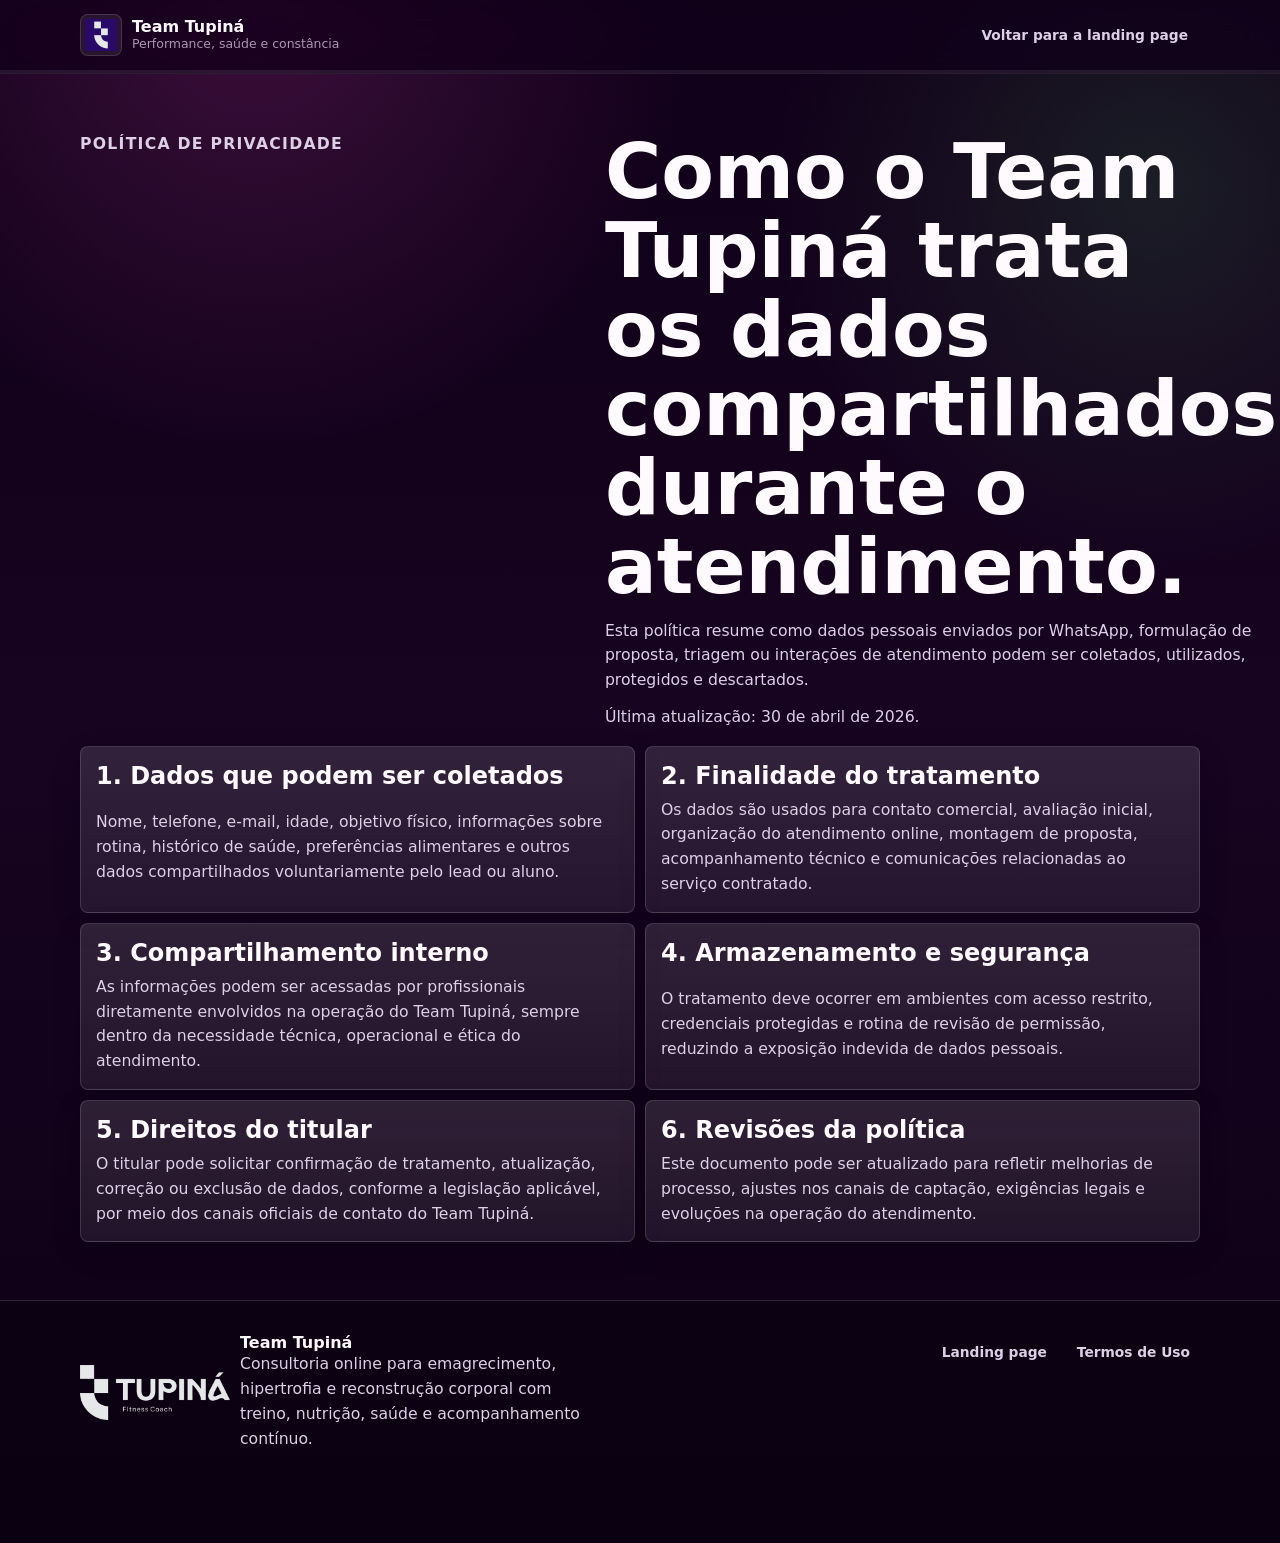
==== commit a5a07f01: "Documenta e publica projeto completo Team Tupina" ====
--- a/privacy.html
+++ b/privacy.html
@@ -3,80 +3,109 @@
 <head>
   <meta charset="UTF-8">
   <meta name="viewport" content="width=device-width, initial-scale=1.0">
-  <title>Politica de Privacidade | Team Tupina</title>
-  <meta name="description" content="Como o Team Tupina coleta, utiliza e protege os dados compartilhados pelos leads e alunos.">
+  <title>Política de Privacidade | Team Tupiná</title>
+  <meta name="description" content="Entenda como o Team Tupiná coleta, usa e protege dados compartilhados por leads e alunos durante a jornada de atendimento online.">
+  <link rel="canonical" href="./privacy.html">
+  <meta name="robots" content="noindex,follow">
   <meta name="theme-color" content="#9a12d0">
   <meta name="color-scheme" content="dark">
   <script>document.documentElement.classList.add("js");</script>
-  <link rel="icon" type="image/png" href="./assets/favicon-teamtupina.png">
-  <link rel="apple-touch-icon" href="./assets/favicon-teamtupina.png">
-  <link rel="stylesheet" href="./styles.css">
+  <link rel="icon" href="./assets/favicon.ico?v=brand-20260619-logo" sizes="any">
+  <link rel="icon" type="image/png" sizes="512x512" href="./assets/favicon-teamtupina.png?v=brand-20260619-logo">
+  <link rel="apple-touch-icon" sizes="512x512" href="./assets/favicon-teamtupina.png?v=brand-20260619-logo">
+  <link rel="manifest" href="./manifest.webmanifest">
+  <link rel="stylesheet" href="./styles.css?v=anime-system-20260608">
 </head>
 <body class="page-legal">
+  <a class="skip-link" href="#conteudo-principal">Pular para o conteúdo</a>
+
   <div class="ambient-layer" aria-hidden="true">
     <span class="ambient-orb orb-a"></span>
     <span class="ambient-orb orb-b"></span>
     <span class="ambient-orb orb-c"></span>
     <span class="ambient-grid"></span>
   </div>
-  <header class="site-header">
-    <div class="container header-row">
-      <a class="brand-lockup" href="./index.html" aria-label="Voltar para a pagina inicial">
-        <span class="brand-badge">
-          <img src="./assets/logo-team.png" alt="Logo Team Tupina" width="625" height="625" decoding="async">
-        </span>
-        <span class="brand-copy">
-          <strong>Team Tupina</strong>
-          <small>Performance, saude e constancia</small>
-        </span>
-      </a>
-      <nav class="site-nav is-open" aria-label="Principal">
-        <a href="./index.html">Voltar para a landing page</a>
-      </nav>
-    </div>
-  </header>
 
-  <main class="legal-main">
-    <div class="container">
-      <div class="legal-header reveal">
-        <img class="legal-brand" src="./assets/logo-team.png" alt="Logo Team Tupina" width="625" height="625" decoding="async">
-        <p class="eyebrow">Politica de Privacidade</p>
-        <div class="section-copy">
-          <h1>Como tratamos os dados dos leads do Team Tupina.</h1>
-          <p>Esta politica explica, de forma objetiva, como dados pessoais enviados por formularios, WhatsApp ou outros canais de contato podem ser coletados, usados e protegidos pelo Team Tupina.</p>
+  <div class="site-shell">
+    <header class="site-header">
+      <div class="container header-row">
+        <a class="brand-lockup" href="./index.html" aria-label="Voltar para a página inicial">
+          <span class="brand-badge">
+            <img src="./assets/logo-team-symbol.png?v=brand-20260619-logo" alt="Tupiná Fitness Coach" width="512" height="512" decoding="async">
+          </span>
+          <span class="brand-copy">
+            <strong>Team Tupiná</strong>
+            <small>Performance, saúde e constância</small>
+          </span>
+        </a>
+
+        <nav class="site-nav is-open" aria-label="Principal">
+          <a href="./index.html">Voltar para a landing page</a>
+        </nav>
+      </div>
+      <div class="scroll-progress" aria-hidden="true">
+        <span></span>
+      </div>
+    </header>
+
+    <main class="legal-main" id="conteudo-principal">
+      <div class="container">
+        <div class="legal-header reveal">
+          <p class="eyebrow">Política de Privacidade</p>
+          <div class="section-copy">
+            <h1>Como o Team Tupiná trata os dados compartilhados durante o atendimento.</h1>
+            <p>Esta política resume como dados pessoais enviados por WhatsApp, formulação de proposta, triagem ou interações de atendimento podem ser coletados, utilizados, protegidos e descartados.</p>
+            <p class="legal-meta">Última atualização: 30 de abril de 2026.</p>
+          </div>
+        </div>
+
+        <div class="legal-stack">
+          <article class="legal-card reveal">
+            <h2>1. Dados que podem ser coletados</h2>
+            <p>Nome, telefone, e-mail, idade, objetivo físico, informações sobre rotina, histórico de saúde, preferências alimentares e outros dados compartilhados voluntariamente pelo lead ou aluno.</p>
+          </article>
+          <article class="legal-card reveal">
+            <h2>2. Finalidade do tratamento</h2>
+            <p>Os dados são usados para contato comercial, avaliação inicial, organização do atendimento online, montagem de proposta, acompanhamento técnico e comunicações relacionadas ao serviço contratado.</p>
+          </article>
+          <article class="legal-card reveal">
+            <h2>3. Compartilhamento interno</h2>
+            <p>As informações podem ser acessadas por profissionais diretamente envolvidos na operação do Team Tupiná, sempre dentro da necessidade técnica, operacional e ética do atendimento.</p>
+          </article>
+          <article class="legal-card reveal">
+            <h2>4. Armazenamento e segurança</h2>
+            <p>O tratamento deve ocorrer em ambientes com acesso restrito, credenciais protegidas e rotina de revisão de permissão, reduzindo a exposição indevida de dados pessoais.</p>
+          </article>
+          <article class="legal-card reveal">
+            <h2>5. Direitos do titular</h2>
+            <p>O titular pode solicitar confirmação de tratamento, atualização, correção ou exclusão de dados, conforme a legislação aplicável, por meio dos canais oficiais de contato do Team Tupiná.</p>
+          </article>
+          <article class="legal-card reveal">
+            <h2>6. Revisões da política</h2>
+            <p>Este documento pode ser atualizado para refletir melhorias de processo, ajustes nos canais de captação, exigências legais e evoluções na operação do atendimento.</p>
+          </article>
         </div>
       </div>
+    </main>
 
-      <div class="legal-stack">
-        <article class="legal-card reveal">
-          <h2>1. Quais dados podem ser coletados</h2>
-          <p>Nome, telefone, e-mail, idade, objetivo fisico, historico de saude, rotina de treinos e outras informacoes compartilhadas voluntariamente pelo lead para avaliacao comercial ou tecnica inicial.</p>
-        </article>
-        <article class="legal-card reveal">
-          <h2>2. Finalidade do uso</h2>
-          <p>Os dados sao usados para contato comercial, qualificacao do atendimento, montagem de proposta, organizacao da jornada do aluno e comunicacoes ligadas ao programa contratado.</p>
-        </article>
-        <article class="legal-card reveal">
-          <h2>3. Compartilhamento</h2>
-          <p>As informacoes podem ser acessadas por profissionais diretamente envolvidos na operacao multidisciplinar, sempre dentro da necessidade tecnica e operacional do atendimento.</p>
-        </article>
-        <article class="legal-card reveal">
-          <h2>4. Armazenamento e seguranca</h2>
-          <p>As informacoes devem ser armazenadas em ferramentas seguras, com acesso restrito, boas praticas de senha e revisoes periodicas dos fluxos de tratamento de dados.</p>
-        </article>
-        <article class="legal-card reveal">
-          <h2>5. Direitos do titular</h2>
-          <p>O titular pode solicitar confirmacao de tratamento, correcao, atualizacao ou exclusao dos dados, conforme a legislacao aplicavel, entrando em contato pelos canais oficiais do Team Tupina.</p>
-        </article>
-        <article class="legal-card reveal">
-          <h2>6. Atualizacoes desta politica</h2>
-          <p>O documento pode ser revisado para refletir melhorias operacionais, exigencias legais ou mudancas nos canais de captacao utilizados nas campanhas.</p>
-        </article>
+    <footer class="site-footer">
+      <div class="container footer-row">
+        <div class="footer-brand reveal">
+          <img src="./assets/logo-team.png?v=brand-20260619-logo" alt="Tupiná Fitness Coach" width="960" height="356" decoding="async" loading="lazy">
+          <div>
+            <p class="footer-title">Team Tupiná</p>
+            <p class="footer-text">Consultoria online para emagrecimento, hipertrofia e reconstrução corporal com treino, nutrição, saúde e acompanhamento contínuo.</p>
+          </div>
+        </div>
+        <nav class="footer-links reveal" aria-label="Rodapé">
+          <a href="./index.html">Landing page</a>
+          <a href="./terms.html">Termos de Uso</a>
+        </nav>
       </div>
-    </div>
-  </main>
+    </footer>
+  </div>
 
   <script src="./assets/vendor/anime.umd.min.js"></script>
-  <script src="./script.js"></script>
+  <script src="./script.js?v=anime-system-20260608" defer></script>
 </body>
 </html>
--- a/styles.css
+++ b/styles.css
@@ -1,73 +1,54 @@
 :root {
-  --bg: #9a12d0;
-  --bg-deep: #260033;
-  --bg-night: #13001d;
-  --bg-panel: rgba(37, 8, 51, 0.46);
-  --bg-panel-strong: rgba(24, 3, 34, 0.7);
-  --bg-panel-soft: rgba(255, 255, 255, 0.08);
-  --line: rgba(255, 236, 255, 0.15);
-  --line-strong: rgba(255, 241, 255, 0.28);
-  --text: #fff9ff;
-  --text-soft: rgba(255, 244, 255, 0.84);
-  --text-muted: rgba(255, 234, 255, 0.68);
+  --bg: #100018;
+  --bg-2: #190623;
+  --surface: rgba(255, 255, 255, 0.075);
+  --surface-strong: rgba(255, 255, 255, 0.12);
+  --line: rgba(255, 255, 255, 0.14);
+  --line-strong: rgba(255, 255, 255, 0.24);
+  --text: #fffafd;
+  --text-soft: #ddcfe5;
+  --text-muted: #a997b2;
   --accent: #ff4fd8;
-  --accent-soft: #d985ff;
   --leaf: #66ff89;
-  --orange: #ffaf3f;
-  --shadow: 0 28px 88px rgba(14, 0, 19, 0.34);
-  --shadow-soft: 0 16px 42px rgba(17, 0, 24, 0.22);
-  --shine: linear-gradient(180deg, rgba(255, 255, 255, 0.24), rgba(255, 255, 255, 0.04));
-  --radius-xl: 34px;
-  --radius-lg: 26px;
-  --radius-md: 20px;
-  --container: 1180px;
-  --glass-blur: blur(24px);
-  --glass-saturate: saturate(160%);
-  --font-display: "Segoe UI", "Trebuchet MS", "Arial", sans-serif;
-  --font-body: "Segoe UI", "Arial", sans-serif;
-}
-
-*,
-*::before,
-*::after {
+  --amber: #ffb85c;
+  --ink: #06130a;
+  --radius: 8px;
+  --shadow: 0 18px 52px rgba(7, 0, 12, 0.26);
+  --shadow-soft: 0 10px 28px rgba(7, 0, 12, 0.18);
+  --container: 1120px;
+  --font-body: Inter, "Segoe UI", system-ui, -apple-system, BlinkMacSystemFont, Arial, sans-serif;
+  --font-display: "Arial Black", "Segoe UI", system-ui, sans-serif;
+}
+
+* {
   box-sizing: border-box;
 }
 
 html {
   scroll-behavior: smooth;
-}
-
-main [id] {
-  scroll-margin-top: 118px;
+  background: var(--bg);
 }
 
 body {
   margin: 0;
-  min-height: 100vh;
-  overflow-x: hidden;
+  min-width: 320px;
+  color: var(--text);
   font-family: var(--font-body);
-  color: var(--text);
   background:
-    radial-gradient(circle at 12% 14%, rgba(255, 79, 216, 0.28), transparent 20%),
-    radial-gradient(circle at 80% 18%, rgba(102, 255, 137, 0.12), transparent 22%),
-    radial-gradient(circle at 48% 100%, rgba(255, 255, 255, 0.08), transparent 32%),
-    linear-gradient(180deg, #ab18dd 0%, #76089f 42%, #43005d 100%);
-}
-
-body::after {
-  content: "";
-  position: fixed;
-  inset: 0;
-  pointer-events: none;
-  background:
-    linear-gradient(180deg, rgba(9, 0, 16, 0.05), rgba(9, 0, 16, 0.34)),
-    radial-gradient(circle at center, transparent 28%, rgba(7, 0, 12, 0.3) 100%);
-  z-index: 0;
-}
-
-img {
+    radial-gradient(circle at 20% 0%, rgba(255, 79, 216, 0.18), transparent 28rem),
+    radial-gradient(circle at 90% 12%, rgba(102, 255, 137, 0.11), transparent 24rem),
+    linear-gradient(180deg, #100018 0%, #170420 48%, #0d0014 100%);
+}
+
+body.modal-open {
+  overflow: hidden;
+}
+
+img,
+picture,
+iframe {
+  display: block;
   max-width: 100%;
-  display: block;
 }
 
 a {
@@ -79,1023 +60,1576 @@
   font: inherit;
 }
 
-.ambient-layer {
+p,
+h1,
+h2,
+h3,
+figure {
+  margin: 0;
+}
+
+.container {
+  width: min(calc(100% - 24px), var(--container));
+  margin-inline: auto;
+}
+
+.skip-link {
+  position: fixed;
+  top: 10px;
+  left: 10px;
+  z-index: 999;
+  padding: 10px 12px;
+  border-radius: var(--radius);
+  color: var(--ink);
+  background: var(--leaf);
+  transform: translateY(-140%);
+}
+
+.skip-link:focus {
+  transform: translateY(0);
+}
+
+.ambient-layer,
+.ambient-orb,
+.ambient-grid {
+  pointer-events: none;
+}
+
+.ambient-orb {
+  display: none;
+}
+
+.ambient-grid {
   position: fixed;
   inset: 0;
-  overflow: hidden;
-  pointer-events: none;
-  z-index: 0;
-}
-
-.ambient-orb,
-.ambient-grid {
-  position: absolute;
-  inset: auto;
-}
-
-.ambient-orb {
-  width: 38vw;
-  max-width: 540px;
-  aspect-ratio: 1;
-  border-radius: 50%;
-  filter: blur(16px);
-  opacity: 0.5;
-  mix-blend-mode: screen;
-}
-
-.orb-a {
-  top: -10%;
-  left: -6%;
-  background: radial-gradient(circle, rgba(255, 79, 216, 0.78), rgba(255, 79, 216, 0.08) 62%, transparent 78%);
-}
-
-.orb-b {
-  top: 28%;
-  right: -12%;
-  width: 34vw;
-  background: radial-gradient(circle, rgba(102, 255, 137, 0.34), rgba(102, 255, 137, 0.06) 58%, transparent 76%);
-}
-
-.orb-c {
-  bottom: -14%;
-  left: 26%;
-  width: 44vw;
-  background: radial-gradient(circle, rgba(217, 133, 255, 0.34), rgba(217, 133, 255, 0.05) 58%, transparent 76%);
-}
-
-.ambient-grid {
-  inset: 0;
-  opacity: 0.34;
+  z-index: -1;
+  opacity: 0.18;
   background-image:
-    linear-gradient(rgba(255, 255, 255, 0.05) 1px, transparent 1px),
-    linear-gradient(90deg, rgba(255, 255, 255, 0.05) 1px, transparent 1px);
-  background-size: 96px 96px;
-  mask-image: radial-gradient(circle at center, rgba(0, 0, 0, 0.8), transparent 78%);
-}
-
+    linear-gradient(rgba(255,255,255,0.06) 1px, transparent 1px),
+    linear-gradient(90deg, rgba(255,255,255,0.05) 1px, transparent 1px);
+  background-size: 56px 56px;
+  mask-image: linear-gradient(180deg, rgba(0,0,0,0.9), transparent 72%);
+}
+
+/* Layer 1: base responsive shell */
 .site-shell {
-  position: relative;
-  z-index: 1;
-  min-height: 100vh;
-  isolation: isolate;
-}
-
-.container {
-  width: min(calc(100% - 40px), var(--container));
-  margin: 0 auto;
+  min-height: 100svh;
 }
 
 .site-header {
   position: sticky;
   top: 0;
   z-index: 100;
-  backdrop-filter: var(--glass-blur) var(--glass-saturate);
-  -webkit-backdrop-filter: var(--glass-blur) var(--glass-saturate);
-  background:
-    linear-gradient(180deg, rgba(255, 255, 255, 0.16), rgba(255, 255, 255, 0.04)),
-    rgba(44, 3, 62, 0.56);
-  border-bottom: 1px solid rgba(255, 255, 255, 0.08);
-  box-shadow: 0 16px 40px rgba(17, 0, 24, 0.1);
-  transition: background 220ms ease, box-shadow 220ms ease, border-color 220ms ease;
+  background: rgba(16, 0, 24, 0.78);
+  border-bottom: 1px solid rgba(255, 255, 255, 0.1);
+  backdrop-filter: blur(18px) saturate(145%);
+  -webkit-backdrop-filter: blur(18px) saturate(145%);
+  transition: background 180ms ease, box-shadow 180ms ease;
 }
 
 .site-header.is-scrolled {
-  background:
-    linear-gradient(180deg, rgba(255, 255, 255, 0.18), rgba(255, 255, 255, 0.05)),
-    rgba(36, 2, 50, 0.8);
-  border-bottom-color: rgba(255, 255, 255, 0.14);
-  box-shadow: 0 22px 60px rgba(12, 0, 19, 0.26);
+  background: rgba(16, 0, 24, 0.92);
+  box-shadow: 0 14px 36px rgba(5, 0, 8, 0.24);
 }
 
 .header-row {
+  position: relative;
+  min-height: 70px;
   display: flex;
   align-items: center;
   justify-content: space-between;
-  gap: 20px;
-  min-height: 88px;
+  gap: 12px;
 }
 
 .brand-lockup {
   display: inline-flex;
   align-items: center;
-  gap: 14px;
+  gap: 10px;
   min-width: 0;
-  transition: transform 220ms ease;
-}
-
-.brand-lockup:hover {
-  transform: translateY(-1px);
 }
 
 .brand-badge {
-  width: 58px;
-  height: 58px;
-  border-radius: 50%;
+  width: 42px;
+  height: 42px;
+  display: inline-grid;
+  place-items: center;
+  flex: 0 0 auto;
+  border-radius: var(--radius);
+  background: rgba(255, 255, 255, 0.08);
+  border: 1px solid var(--line);
   overflow: hidden;
-  flex: 0 0 auto;
-  border: 1px solid rgba(255, 255, 255, 0.22);
-  box-shadow:
-    0 16px 38px rgba(26, 0, 33, 0.34),
-    inset 0 1px 0 rgba(255, 255, 255, 0.16);
-  background: rgba(255, 255, 255, 0.08);
+}
+
+.brand-badge img {
+  width: 100%;
+  height: 100%;
+  object-fit: contain;
+  padding: 4px;
 }
 
 .brand-copy {
-  display: flex;
-  flex-direction: column;
+  display: grid;
+  gap: 1px;
   min-width: 0;
 }
 
 .brand-copy strong {
   font-family: var(--font-display);
-  font-size: 1.42rem;
-  font-weight: 800;
-  letter-spacing: 0.02em;
-  text-transform: uppercase;
+  font-size: 1rem;
+  line-height: 1;
 }
 
 .brand-copy small {
-  margin-top: 4px;
   color: var(--text-muted);
-  font-size: 0.95rem;
+  font-size: 0.78rem;
+  white-space: nowrap;
+}
+
+.menu-toggle {
+  width: 44px;
+  height: 44px;
+  display: inline-grid;
+  place-items: center;
+  flex: 0 0 auto;
+  border: 1px solid var(--line);
+  border-radius: var(--radius);
+  color: var(--text);
+  background: var(--surface);
 }
 
 .site-nav {
-  display: flex;
-  align-items: center;
-  gap: 24px;
+  position: absolute;
+  top: calc(100% + 8px);
+  right: 0;
+  left: 0;
+  display: none;
+  grid-template-columns: 1fr 1fr;
+  gap: 8px;
+  padding: 10px;
+  border: 1px solid var(--line);
+  border-radius: var(--radius);
+  background: rgba(20, 0, 30, 0.96);
+  box-shadow: var(--shadow);
+}
+
+.site-nav.is-open {
+  display: grid;
 }
 
 .site-nav a,
 .footer-links a {
-  position: relative;
-  color: var(--text-soft);
-  font-weight: 600;
-  transition: color 180ms ease, transform 180ms ease;
-}
-
-.site-nav a::after,
-.footer-links a::after {
-  content: "";
-  position: absolute;
-  left: 0;
-  right: 0;
-  bottom: -7px;
-  height: 1px;
-  transform: scaleX(0);
-  transform-origin: center;
-  background: linear-gradient(90deg, transparent, rgba(255, 255, 255, 0.72), transparent);
-  transition: transform 220ms ease;
-}
-
-.site-nav a:hover,
-.footer-links a:hover {
-  color: #ffffff;
-  transform: translateY(-1px);
-}
-
-.site-nav a:hover::after,
-.site-nav a:focus-visible::after,
-.footer-links a:hover::after,
-.footer-links a:focus-visible::after {
-  transform: scaleX(1);
-}
-
-.site-nav a:focus-visible,
-.footer-links a:focus-visible,
-.cta-mini:focus-visible,
-.btn-primary:focus-visible,
-.btn-secondary:focus-visible,
-.menu-toggle:focus-visible,
-.brand-lockup:focus-visible {
-  outline: 2px solid rgba(255, 255, 255, 0.92);
-  outline-offset: 4px;
-}
-
-.menu-toggle {
-  display: none;
-  border: 1px solid rgba(255, 255, 255, 0.18);
-  background:
-    linear-gradient(180deg, rgba(255, 255, 255, 0.15), rgba(255, 255, 255, 0.04)),
-    rgba(255, 255, 255, 0.06);
-  color: var(--text);
-  border-radius: 999px;
-  padding: 12px 16px;
-  box-shadow: inset 0 1px 0 rgba(255, 255, 255, 0.16);
-}
-
-.cta-mini,
-.btn-primary,
-.btn-secondary {
+  min-height: 38px;
   display: inline-flex;
   align-items: center;
   justify-content: center;
-  border-radius: 999px;
-  font-family: var(--font-display);
+  padding: 9px 10px;
+  border-radius: var(--radius);
+  color: var(--text-soft);
+  font-size: 0.86rem;
   font-weight: 800;
-  transition: transform 180ms ease, box-shadow 180ms ease, background 180ms ease, border-color 180ms ease;
-}
-
-.cta-mini:hover,
-.btn-primary:hover,
-.btn-secondary:hover {
-  transform: translateY(-2px);
-}
-
-.cta-mini {
-  padding: 14px 20px;
-  color: #eafff1;
-  background:
-    linear-gradient(135deg, rgba(102, 255, 137, 0.28), rgba(255, 255, 255, 0.08)),
-    rgba(28, 52, 35, 0.18);
-  border: 1px solid rgba(102, 255, 137, 0.34);
-  box-shadow: 0 14px 34px rgba(102, 255, 137, 0.16);
-}
-
-.btn-primary {
-  padding: 16px 24px;
-  color: #06230b;
-  background: linear-gradient(135deg, #72ff84, #4ae068);
-  border: 1px solid rgba(255, 255, 255, 0.3);
-  box-shadow:
-    0 22px 56px rgba(88, 242, 108, 0.26),
-    inset 0 1px 0 rgba(255, 255, 255, 0.48);
-}
-
-.btn-secondary {
-  padding: 16px 24px;
-  color: var(--text);
-  background:
-    linear-gradient(180deg, rgba(255, 255, 255, 0.14), rgba(255, 255, 255, 0.04)),
-    rgba(255, 255, 255, 0.05);
-  border: 1px solid rgba(255, 255, 255, 0.16);
-  box-shadow: inset 0 1px 0 rgba(255, 255, 255, 0.14);
-}
-
-.hero-section {
+}
+
+.site-nav a.is-active,
+.site-nav a:hover,
+.footer-links a:hover {
+  color: var(--ink);
+  background: linear-gradient(135deg, var(--leaf), #eaffef);
+}
+
+.scroll-progress {
+  height: 3px;
+  background: rgba(255, 255, 255, 0.08);
+  transform-origin: left center;
+}
+
+.scroll-progress span {
+  display: block;
+  height: 100%;
+  transform: scaleX(0);
+  transform-origin: left center;
+  background: linear-gradient(90deg, var(--accent), var(--leaf), var(--amber));
+}
+
+.section,
+.hero-section,
+.legal-main {
   position: relative;
-  overflow: clip;
-  min-height: calc(100vh - 88px);
-  padding: 48px 0 36px;
-  display: flex;
-  align-items: center;
-}
-
-.hero-background {
-  position: absolute;
-  inset: 0;
-  background:
-    linear-gradient(115deg, rgba(18, 0, 24, 0.88), rgba(95, 0, 122, 0.34) 42%, rgba(13, 0, 20, 0.9)),
-    radial-gradient(circle at 22% 24%, rgba(255, 79, 216, 0.22), transparent 22%),
-    radial-gradient(circle at 78% 42%, rgba(102, 255, 137, 0.1), transparent 20%);
-}
-
-.hero-grid {
-  position: relative;
-  z-index: 1;
-  display: grid;
-  grid-template-columns: minmax(0, 1.02fr) minmax(420px, 0.98fr);
-  gap: 36px;
-  align-items: center;
-}
-
-.hero-copy-block,
-.hero-visual,
-.section-copy,
-.final-card,
-.legal-header,
-.dark-card,
-.pillar-card,
-.timeline-card,
-.proof-card,
-.mini-stat,
-.legal-card,
-.dashboard-card,
-.hero-micro-stats article {
-  will-change: transform, opacity;
-}
-
-.eyebrow {
-  margin: 0 0 14px;
+  padding: 38px 0;
+}
+
+.section-soft {
+  background: linear-gradient(180deg, rgba(255,255,255,0.035), rgba(255,255,255,0.015));
+}
+
+.eyebrow,
+.card-tag,
+.metric-label,
+.final-channel,
+.card-number,
+.timeline-card span,
+.testimonial-card span {
   color: var(--leaf);
-  font-size: 0.84rem;
-  letter-spacing: 0.22em;
-  font-weight: 800;
+  font-size: 0.72rem;
+  font-weight: 900;
+  letter-spacing: 0.08em;
   text-transform: uppercase;
 }
 
+.section-copy {
+  display: grid;
+  gap: 12px;
+}
+
+.section-copy-center {
+  max-width: 720px;
+  margin-inline: auto;
+  margin-bottom: 20px;
+  text-align: center;
+}
+
+.section-copy h1,
+.section-copy h2,
 .hero-copy-block h1,
-.section-copy h2,
-.final-card h2 {
-  margin: 0;
+.final-copy h2,
+.reset-shelf-copy h2 {
   font-family: var(--font-display);
   font-weight: 900;
-  letter-spacing: -0.04em;
-  line-height: 0.98;
-}
-
+  line-height: 1.03;
+  letter-spacing: 0;
+  text-wrap: balance;
+}
+
+.section-copy h1,
 .hero-copy-block h1 {
-  font-size: clamp(3.2rem, 7vw, 6.2rem);
-  max-width: 10ch;
-  text-wrap: balance;
+  font-size: clamp(2.55rem, 14vw, 4.2rem);
+}
+
+.section-copy h2,
+.final-copy h2,
+.reset-shelf-copy h2 {
+  font-size: clamp(2rem, 9vw, 3rem);
 }
 
 .hero-text,
 .section-copy p,
+.dark-card p,
 .pillar-card p,
 .timeline-card p,
-.proof-copy p,
-.mini-stat p,
+.testimonial-card p,
+.reset-shelf-points p,
 .final-actions p,
 .footer-text,
 .legal-main p {
   color: var(--text-soft);
-  line-height: 1.72;
-  font-size: 1.05rem;
-}
-
-.hero-actions {
-  display: flex;
-  flex-wrap: wrap;
-  gap: 16px;
-  margin-top: 30px;
+  font-size: 0.98rem;
+  line-height: 1.58;
+}
+
+/* Layer 2: components and conversion UX */
+.btn-primary,
+.btn-secondary,
+.mobile-cta,
+.instagram-modal-link {
+  min-height: 48px;
+  display: inline-flex;
+  align-items: center;
+  justify-content: center;
+  gap: 8px;
+  padding: 12px 16px;
+  border-radius: var(--radius);
+  font-weight: 900;
+  text-align: center;
+  transition: transform 180ms ease, box-shadow 180ms ease, background 180ms ease;
+}
+
+.btn-primary,
+.mobile-cta,
+.instagram-modal-link {
+  color: var(--ink);
+  background: linear-gradient(135deg, var(--leaf), #e8ffed);
+  box-shadow: 0 14px 32px rgba(102, 255, 137, 0.24);
+}
+
+.btn-secondary {
+  color: var(--text);
+  background: rgba(255, 255, 255, 0.08);
+  border: 1px solid var(--line);
+}
+
+.is-pressing,
+.btn-primary:active,
+.btn-secondary:active {
+  transform: scale(0.98);
+}
+
+.hero-section {
+  overflow: clip;
+  perspective: 1200px;
+}
+
+.hero-background {
+  position: absolute;
+  inset: 0;
+  z-index: -1;
+  background:
+    linear-gradient(145deg, rgba(255, 79, 216, 0.1), transparent 48%),
+    linear-gradient(30deg, rgba(102, 255, 137, 0.08), transparent 42%);
+}
+
+.hero-grid {
+  display: grid;
+  gap: 18px;
+}
+
+.hero-copy-block {
+  display: grid;
+  gap: 12px;
+}
+
+.hero-copy-block h1 {
+  display: grid;
+  max-width: 100%;
+  font-size: clamp(2.72rem, 13vw, 4.15rem);
+  line-height: 0.98;
+}
+
+.hero-line-accent {
+  color: var(--leaf);
+  text-shadow: 0 0 22px rgba(102, 255, 137, 0.16);
+}
+
+.hero-copy-block h1 span {
+  display: block;
+}
+
+.hero-copy-block .eyebrow {
+  max-width: 38ch;
+}
+
+.hero-text {
+  max-width: 54ch;
+}
+
+.hero-actions,
+.reset-product-actions {
+  display: grid;
+  gap: 10px;
 }
 
 .hero-pills {
-  display: flex;
-  flex-wrap: wrap;
-  gap: 12px;
+  display: grid;
+  grid-template-columns: 1fr;
+  gap: 8px;
+  margin: 0;
+  padding: 0;
   list-style: none;
-  padding: 0;
-  margin: 30px 0 0;
-}
-
-.hero-pills li,
-.hero-micro-stats article,
-.hero-chip,
-.dashboard-card,
+}
+
+.hero-pill,
+.hero-value-band,
+.hero-clean-panel,
 .dark-card,
 .pillar-card,
 .timeline-card,
-.proof-card,
-.mini-stat,
+.testimonial-card,
 .final-card,
 .legal-card {
+  border: 1px solid var(--line);
+  border-radius: var(--radius);
+  background: linear-gradient(180deg, var(--surface-strong), var(--surface));
+  box-shadow: var(--shadow-soft);
+}
+
+.hero-pills li {
+  min-width: 0;
+}
+
+.hero-pill {
+  appearance: none;
+  width: 100%;
+  min-height: 40px;
+  display: inline-flex;
+  align-items: center;
+  justify-content: center;
+  padding: 9px 10px;
+  border: 1px solid var(--line);
+  border-radius: var(--radius);
+  color: var(--text-soft);
+  font-weight: 800;
+  text-align: center;
+  background: linear-gradient(180deg, var(--surface-strong), var(--surface));
+  box-shadow: var(--shadow-soft);
+  cursor: pointer;
+  transition: color 180ms ease, border-color 180ms ease, background 180ms ease, transform 180ms ease, box-shadow 180ms ease;
+}
+
+.hero-pill.is-active,
+.hero-chip.is-active {
+  color: var(--ink);
+  border-color: rgba(102, 255, 137, 0.78);
+  background: linear-gradient(135deg, var(--leaf), #dfffe7);
+  box-shadow: 0 14px 28px rgba(102, 255, 137, 0.18);
+}
+
+.hero-value-band {
+  display: grid;
+  gap: 12px;
+  padding: 13px;
+}
+
+.hero-value-copy,
+.hero-value-score {
+  display: grid;
+  gap: 6px;
+}
+
+.hero-value-label {
+  color: var(--accent);
+  font-size: 0.72rem;
+  font-weight: 900;
+  letter-spacing: 0.08em;
+  text-transform: uppercase;
+}
+
+.hero-value-copy strong,
+.hero-value-score strong {
+  font-family: var(--font-display);
+  line-height: 1.18;
+}
+
+.hero-value-score {
+  padding: 12px;
+  border-radius: var(--radius);
+  color: var(--ink);
+  background: linear-gradient(135deg, var(--leaf), #eaffef);
+}
+
+.hero-value-score span,
+.hero-value-score small {
+  color: rgba(6, 19, 10, 0.74);
+  font-weight: 800;
+}
+
+.hero-micro-stats {
+  display: none;
+}
+
+.hero-clean-panel {
   position: relative;
+  display: grid;
+  gap: 10px;
+  padding: 10px;
   overflow: hidden;
-  transition: transform 220ms ease, border-color 220ms ease, box-shadow 220ms ease, background 220ms ease;
-}
-
-.hero-pills li,
-.hero-micro-stats article,
-.dashboard-card,
+  transform-style: preserve-3d;
+  transform: rotateX(var(--hero-tilt-x, 0deg)) rotateY(var(--hero-tilt-y, 0deg));
+  transition: transform 220ms ease, border-color 220ms ease, box-shadow 220ms ease;
+}
+
+.hero-clean-panel.is-interacting {
+  border-color: rgba(102, 255, 137, 0.34);
+  box-shadow: 0 22px 58px rgba(7, 0, 12, 0.28), 0 0 32px rgba(102, 255, 137, 0.08);
+}
+
+.hero-panel-glow {
+  position: absolute;
+  inset: auto 0 0 auto;
+  width: 220px;
+  height: 220px;
+  background: radial-gradient(circle, rgba(255, 79, 216, 0.18), transparent 68%);
+  pointer-events: none;
+}
+
+.hero-motion-aura {
+  position: absolute;
+  top: 12%;
+  right: 7%;
+  z-index: 0;
+  width: 36%;
+  aspect-ratio: 1;
+  border-radius: 50%;
+  background: radial-gradient(circle, rgba(102, 255, 137, 0.22), transparent 68%);
+  filter: blur(4px);
+  opacity: 0.34;
+  pointer-events: none;
+}
+
+.hero-panel-top,
+.hero-dashboard {
+  position: relative;
+  z-index: 1;
+  display: grid;
+  gap: 12px;
+}
+
+.hero-panel-status {
+  display: inline-flex;
+  align-items: center;
+  justify-content: center;
+  gap: 8px;
+  min-height: 34px;
+  padding: 8px 10px;
+  border-radius: var(--radius);
+  color: var(--text-soft);
+  font-size: 0.72rem;
+  font-weight: 900;
+  text-align: center;
+  background: rgba(255,255,255,0.08);
+}
+
+.hero-status-dot {
+  width: 8px;
+  height: 8px;
+  border-radius: 50%;
+  background: var(--leaf);
+  box-shadow: 0 0 18px rgba(102, 255, 137, 0.5);
+}
+
+.hero-photo-card {
+  position: relative;
+  min-height: 0;
+  aspect-ratio: 4 / 3;
+  overflow: hidden;
+  border-radius: var(--radius);
+  background: rgba(255,255,255,0.06);
+  transform: translate3d(var(--hero-photo-x, 0px), var(--hero-photo-y, 0px), 0);
+  transition: transform 260ms ease;
+}
+
+.hero-photo-card picture,
+.hero-photo-card img {
+  width: 100%;
+  height: 100%;
+}
+
+.hero-photo-card img {
+  object-fit: cover;
+}
+
+.hero-photo-card::before,
+.hero-photo-card::after {
+  content: "";
+  position: absolute;
+  pointer-events: none;
+}
+
+.hero-photo-card::before {
+  inset: 0;
+  z-index: 1;
+  background:
+    linear-gradient(rgba(102, 255, 137, 0.1) 1px, transparent 1px),
+    linear-gradient(90deg, rgba(102, 255, 137, 0.08) 1px, transparent 1px);
+  background-size: 34px 34px;
+  mix-blend-mode: screen;
+  opacity: 0.34;
+}
+
+.hero-photo-card::after {
+  inset: 42% 0 0;
+  z-index: 2;
+  background: linear-gradient(180deg, transparent, rgba(10, 0, 15, 0.86));
+}
+
+.hero-photo-scan {
+  position: absolute;
+  inset-inline: -10%;
+  top: 0;
+  z-index: 3;
+  height: 2px;
+  opacity: 0;
+  background: linear-gradient(90deg, transparent, rgba(102, 255, 137, 0.96), transparent);
+  box-shadow: 0 0 18px rgba(102, 255, 137, 0.46);
+  pointer-events: none;
+}
+
+.hero-photo-card figcaption {
+  position: absolute;
+  right: 12px;
+  bottom: 12px;
+  left: 12px;
+  z-index: 1;
+  display: grid;
+  gap: 6px;
+}
+
+.hero-photo-card figcaption strong {
+  font-family: var(--font-display);
+  font-size: clamp(1rem, 4.8vw, 1.24rem);
+  line-height: 1.12;
+}
+
+.hero-chip-row,
+.hero-dashboard {
+  display: none;
+}
+
+.split-block,
+.journey-layout,
+.reset-shelf-layout,
+.final-layout,
+.footer-row,
+.legal-header {
+  display: grid;
+  gap: 18px;
+}
+
+.stack-cards,
+.credential-grid,
+.testimonial-grid,
+.reset-shelf-points,
+.legal-stack {
+  display: grid;
+  gap: 10px;
+}
+
 .dark-card,
 .pillar-card,
 .timeline-card,
-.proof-card,
-.mini-stat,
-.final-card,
+.testimonial-card,
 .legal-card {
-  background:
-    var(--shine),
-    rgba(31, 4, 43, 0.42);
-  border: 1px solid var(--line);
-  backdrop-filter: var(--glass-blur) var(--glass-saturate);
-  -webkit-backdrop-filter: var(--glass-blur) var(--glass-saturate);
-  box-shadow:
-    var(--shadow),
-    inset 0 1px 0 rgba(255, 255, 255, 0.14);
-}
-
-.hero-pills li::before,
-.hero-micro-stats article::before,
-.dashboard-card::before,
-.dark-card::before,
-.pillar-card::before,
-.timeline-card::before,
-.proof-card::before,
-.mini-stat::before,
-.final-card::before,
-.legal-card::before {
-  content: "";
-  position: absolute;
-  inset: 1px 1px auto 1px;
-  height: 42%;
-  border-radius: inherit;
-  background: linear-gradient(180deg, rgba(255, 255, 255, 0.16), rgba(255, 255, 255, 0));
-  pointer-events: none;
-}
-
-.hero-pills li {
-  padding: 12px 16px;
-  border-radius: 999px;
-  color: var(--text);
-  font-weight: 600;
-  box-shadow: var(--shadow-soft);
-}
-
-.hero-micro-stats {
-  display: grid;
-  grid-template-columns: repeat(3, minmax(0, 1fr));
-  gap: 14px;
-  margin-top: 28px;
-}
-
-.hero-micro-stats article {
-  padding: 16px 16px 14px;
-  border-radius: 22px;
-}
-
-.hero-micro-stats strong {
-  display: block;
-  font-family: var(--font-display);
-  font-size: 1rem;
-  font-weight: 800;
-}
-
-.hero-micro-stats span {
-  display: block;
-  margin-top: 8px;
-  color: var(--text-muted);
-  font-size: 0.9rem;
-  line-height: 1.45;
-}
-
-.hero-visual {
-  position: relative;
-  min-height: 100%;
-}
-
-.hero-clean-panel {
-  position: relative;
-  min-height: 720px;
-  border-radius: 42px;
-  overflow: hidden;
-  border: 1px solid rgba(255, 255, 255, 0.16);
-  background:
-    linear-gradient(180deg, rgba(255, 255, 255, 0.14), rgba(255, 255, 255, 0.03)),
-    radial-gradient(circle at 18% 16%, rgba(255, 79, 216, 0.22), transparent 22%),
-    radial-gradient(circle at 84% 22%, rgba(102, 255, 137, 0.12), transparent 18%),
-    rgba(18, 0, 26, 0.56);
-  backdrop-filter: blur(30px) saturate(175%);
-  -webkit-backdrop-filter: blur(30px) saturate(175%);
-  box-shadow:
-    0 34px 100px rgba(12, 0, 19, 0.38),
-    inset 0 1px 0 rgba(255, 255, 255, 0.2);
-  padding: 28px;
-}
-
-.hero-clean-panel::before {
-  content: "";
-  position: absolute;
-  inset: 1px;
-  border-radius: inherit;
-  background: linear-gradient(145deg, rgba(255, 255, 255, 0.12), transparent 36%);
-  pointer-events: none;
-}
-
-.hero-panel-glow {
-  position: absolute;
-  inset: auto -100px -120px auto;
-  width: 360px;
-  height: 360px;
-  border-radius: 50%;
-  background: radial-gradient(circle, rgba(255, 79, 216, 0.22), transparent 68%);
-  pointer-events: none;
-}
-
-.hero-panel-top {
-  position: relative;
-  z-index: 1;
-  display: grid;
-  gap: 22px;
-}
-
-.hero-panel-brand {
-  display: grid;
-  grid-template-columns: 84px minmax(0, 1fr);
-  gap: 18px;
-  align-items: center;
-}
-
-.hero-panel-brand img {
-  width: 84px;
-  height: 84px;
-  border-radius: 50%;
-  object-fit: cover;
-  border: 1px solid rgba(255, 255, 255, 0.2);
-  box-shadow: 0 18px 36px rgba(20, 0, 27, 0.26);
-}
-
-.hero-panel-brand h2 {
-  margin: 6px 0 0;
-  font-family: var(--font-display);
-  font-size: 2rem;
-  line-height: 1.08;
-}
-
-.hero-chip-row {
+  display: grid;
+  gap: 8px;
+  padding: 15px;
+}
+
+.pillar-card {
+  grid-template-columns: 42px minmax(0, 1fr);
+  align-items: start;
+}
+
+.pillar-icon {
+  width: 42px;
+  height: 42px;
+  display: inline-grid;
+  place-items: center;
+  border-radius: var(--radius);
+  color: var(--ink);
+  font-size: 0.78rem;
+  font-weight: 900;
+  background: linear-gradient(135deg, var(--leaf), #ffffff);
+}
+
+.professionals-proof {
   display: flex;
   flex-wrap: wrap;
-  gap: 12px;
-}
-
-.hero-chip {
+  justify-content: center;
+  gap: 8px;
+  margin-top: 4px;
+}
+
+.professionals-proof span {
+  min-height: 34px;
   display: inline-flex;
   align-items: center;
-  justify-content: center;
-  padding: 10px 16px;
-  border-radius: 999px;
+  padding: 7px 10px;
+  border: 1px solid rgba(102,255,137,0.22);
+  border-radius: var(--radius);
+  color: var(--leaf);
+  font-size: 0.72rem;
+  font-weight: 900;
+}
+
+.journey-section {
+  isolation: isolate;
+  overflow: hidden;
+  scroll-margin-top: 88px;
+  padding-block: 58px;
   background:
-    linear-gradient(180deg, rgba(255, 255, 255, 0.18), rgba(255, 255, 255, 0.05)),
-    rgba(255, 255, 255, 0.06);
-  border: 1px solid rgba(255, 255, 255, 0.14);
-  backdrop-filter: blur(14px);
-  -webkit-backdrop-filter: blur(14px);
-  color: var(--text);
-  font-size: 0.92rem;
-  font-weight: 700;
-  box-shadow: 0 16px 32px rgba(17, 0, 22, 0.18);
-}
-
-.hero-dashboard {
-  position: relative;
-  z-index: 1;
-  display: grid;
-  grid-template-columns: minmax(0, 1.15fr) minmax(220px, 0.85fr);
-  gap: 16px;
-  margin-top: 30px;
-}
-
-.dashboard-card {
-  padding: 22px;
-  border-radius: 30px;
-}
-
-.dashboard-card-large {
-  min-height: 220px;
-}
-
-.dashboard-card-bars {
-  min-height: 260px;
-}
-
-.dashboard-card-metric {
-  display: grid;
-  align-content: start;
-  gap: 10px;
-}
-
-.dashboard-card-metric strong {
-  font-family: var(--font-display);
-  font-size: 1.55rem;
-  line-height: 1.08;
-}
-
-.dashboard-card-metric p {
-  margin: 0;
-}
-
-.metric-label {
-  color: var(--text-muted);
-  font-size: 0.82rem;
-  letter-spacing: 0.16em;
-  font-weight: 800;
-  text-transform: uppercase;
-}
-
-.accent-card {
-  background:
-    linear-gradient(180deg, rgba(255, 255, 255, 0.16), rgba(255, 255, 255, 0.05)),
-    radial-gradient(circle at top right, rgba(102, 255, 137, 0.16), transparent 30%),
-    rgba(24, 2, 32, 0.56);
-}
-
-.hero-checklist {
-  margin: 18px 0 0;
-  padding: 0;
-  list-style: none;
-  display: grid;
-  gap: 14px;
-}
-
-.hero-checklist li {
-  position: relative;
-  padding-left: 22px;
-  color: var(--text-soft);
-  line-height: 1.55;
-  font-size: 1rem;
-}
-
-.hero-checklist li::before {
-  content: "";
-  position: absolute;
-  left: 0;
-  top: 0.5em;
-  width: 10px;
-  height: 10px;
-  border-radius: 50%;
-  background: linear-gradient(135deg, var(--accent), var(--leaf));
-  transform: translateY(-50%);
-  box-shadow: 0 0 22px rgba(255, 79, 216, 0.42);
-}
-
-.card-tag {
-  margin: 0 0 10px;
-  color: #ff8ae9;
-  font-size: 0.78rem;
-  letter-spacing: 0.18em;
-  font-weight: 800;
-  text-transform: uppercase;
-}
-
-.progress-list {
-  display: grid;
-  gap: 14px;
-  margin-top: 20px;
-}
-
-.progress-list div {
-  position: relative;
-  display: grid;
-  gap: 10px;
-}
-
-.progress-list span {
-  font-weight: 700;
-}
-
-.progress-list div::after {
-  content: "";
-  display: block;
-  height: 12px;
-  border-radius: 999px;
-  background: rgba(255, 255, 255, 0.08);
-  box-shadow: inset 0 1px 2px rgba(0, 0, 0, 0.22);
-}
-
-.progress-list b {
-  position: absolute;
-  left: 0;
-  bottom: 0;
-  display: block;
-  height: 12px;
-  width: 0;
-  border-radius: 999px;
-  background: linear-gradient(90deg, var(--accent), var(--leaf));
-  box-shadow: 0 0 24px rgba(255, 79, 216, 0.28);
-}
-
-.section {
-  position: relative;
-  padding: 76px 0;
-}
-
-.section-soft {
-  background: linear-gradient(180deg, rgba(72, 0, 92, 0.22), rgba(42, 0, 53, 0.04));
-}
-
-.section-compact {
-  padding-top: 20px;
-  padding-bottom: 28px;
-}
-
-.split-block {
-  display: grid;
-  grid-template-columns: minmax(0, 0.94fr) minmax(0, 1.06fr);
-  gap: 34px;
-  align-items: start;
-}
-
-.section-copy h2 {
-  font-size: clamp(2.3rem, 5vw, 4.4rem);
-  margin-bottom: 14px;
-  text-wrap: balance;
-}
-
-.section-copy-center {
-  max-width: 800px;
-  margin: 0 auto 34px;
-  text-align: center;
-}
-
-.stack-cards,
-.legal-stack {
-  display: grid;
-  gap: 18px;
-}
-
-.dark-card {
-  padding: 24px 28px;
-  border-radius: var(--radius-lg);
-}
-
-.card-number,
-.timeline-card span,
-.proof-copy span {
-  color: var(--orange);
-  letter-spacing: 0.14em;
-  text-transform: uppercase;
-  font-size: 0.88rem;
-  font-weight: 800;
-}
-
-.dark-card h3,
-.pillar-card h3,
-.timeline-card h3,
-.proof-copy h3,
-.mini-stat strong {
-  margin: 12px 0 0;
-  font-family: var(--font-display);
-  font-size: 1.2rem;
-  line-height: 1.28;
-}
-
-.pillar-grid {
-  display: grid;
-  grid-template-columns: repeat(2, minmax(0, 1fr));
-  gap: 18px;
-}
-
-.pillar-card {
-  padding: 22px;
-  display: grid;
-  grid-template-columns: 72px minmax(0, 1fr);
-  gap: 18px;
-  align-items: start;
-  border-radius: var(--radius-lg);
-}
-
-.pillar-icon {
-  width: 72px;
-  height: 72px;
-  border-radius: 22px;
-  display: inline-flex;
-  align-items: center;
-  justify-content: center;
-  font-family: var(--font-display);
-  font-weight: 900;
-  background:
-    linear-gradient(145deg, rgba(255, 79, 216, 0.18), rgba(255, 255, 255, 0.12)),
-    rgba(255, 255, 255, 0.04);
-  color: var(--text);
-  border: 1px solid rgba(255, 255, 255, 0.14);
-  box-shadow: inset 0 1px 0 rgba(255, 255, 255, 0.12);
-}
-
-.timeline {
-  position: relative;
-  display: grid;
-  gap: 16px;
-  padding-left: 28px;
-}
-
-.timeline::before {
-  content: "";
-  position: absolute;
-  left: 7px;
-  top: 12px;
-  bottom: 12px;
-  width: 2px;
-  background: linear-gradient(180deg, rgba(255, 79, 216, 0.72), rgba(102, 255, 137, 0.24));
-  box-shadow: 0 0 20px rgba(255, 79, 216, 0.22);
-}
-
-.timeline-card {
-  position: relative;
-  padding: 24px;
-  border-radius: var(--radius-lg);
-}
-
-.timeline-card::before {
-  content: "";
-  position: absolute;
-  top: 28px;
-  left: -27px;
-  width: 16px;
-  height: 16px;
-  border-radius: 50%;
-  background: linear-gradient(135deg, var(--accent), var(--leaf));
-  box-shadow: 0 0 0 8px rgba(255, 79, 216, 0.12);
-}
-
-.proof-grid {
-  display: grid;
-  grid-template-columns: repeat(3, minmax(0, 1fr));
-  gap: 18px;
-}
-
-.proof-card {
-  border-radius: var(--radius-xl);
-}
-
-.proof-visual {
-  position: relative;
-  min-height: 280px;
-  border-bottom: 1px solid rgba(255, 255, 255, 0.08);
-  overflow: hidden;
-  transition: transform 260ms ease;
-}
-
-.proof-visual::after {
+    linear-gradient(180deg, rgba(255, 255, 255, 0.03), rgba(102, 255, 137, 0.05)),
+    linear-gradient(135deg, rgba(19, 0, 29, 0.98), rgba(31, 7, 41, 0.96));
+}
+
+.journey-section::before {
   content: "";
   position: absolute;
   inset: 0;
+  z-index: -1;
+  opacity: 0.32;
   background:
-    linear-gradient(180deg, rgba(255, 255, 255, 0.12), transparent 36%),
-    linear-gradient(135deg, rgba(255, 255, 255, 0.08), transparent 44%);
+    linear-gradient(rgba(255, 255, 255, 0.07) 1px, transparent 1px),
+    linear-gradient(90deg, rgba(255, 255, 255, 0.05) 1px, transparent 1px);
+  background-size: 44px 44px;
+  mask-image: linear-gradient(180deg, rgba(0, 0, 0, 0.78), transparent 86%);
+}
+
+.journey-layout {
+  align-items: stretch;
+}
+
+.journey-copy {
+  align-content: center;
+  padding: 22px;
+  border: 1px solid rgba(102, 255, 137, 0.2);
+  border-radius: var(--radius);
+  background:
+    linear-gradient(180deg, rgba(255, 255, 255, 0.12), rgba(255, 255, 255, 0.055));
+  box-shadow: var(--shadow-soft);
+}
+
+.journey-copy h2 {
+  max-width: 11ch;
+  font-size: 3rem;
+}
+
+.journey-copy > p:not(.eyebrow) {
+  max-width: 48ch;
+}
+
+.journey-actions {
+  display: flex;
+  flex-wrap: wrap;
+  gap: 10px;
+  margin-top: 4px;
+}
+
+.journey-actions .btn-primary,
+.journey-actions .btn-secondary {
+  min-width: min(100%, 190px);
+}
+
+.journey-trust {
+  display: grid;
+  grid-template-columns: 1fr;
+  gap: 8px;
+  margin-top: 8px;
+}
+
+.journey-trust span {
+  min-height: 38px;
+  display: inline-flex;
+  align-items: center;
+  padding: 8px 10px;
+  border: 1px solid rgba(102, 255, 137, 0.16);
+  border-radius: var(--radius);
+  color: var(--text-soft);
+  font-size: 0.82rem;
+  font-weight: 900;
+  background: rgba(255, 255, 255, 0.055);
+}
+
+.journey-flow {
+  display: grid;
+  gap: 10px;
+  padding: 12px;
+  border: 1px solid var(--line);
+  border-radius: var(--radius);
+  background:
+    linear-gradient(180deg, rgba(255, 255, 255, 0.11), rgba(255, 255, 255, 0.045));
+  box-shadow: var(--shadow-soft);
+}
+
+.journey-flow-header,
+.journey-outcome {
+  display: grid;
+  gap: 4px;
+  padding: 13px;
+  border: 1px solid rgba(255, 255, 255, 0.12);
+  border-radius: var(--radius);
+  background: rgba(5, 19, 10, 0.36);
+}
+
+.journey-flow-header span,
+.journey-outcome span {
+  color: var(--leaf);
+  font-size: 0.72rem;
+  font-weight: 900;
+  letter-spacing: 0.08em;
+  text-transform: uppercase;
+}
+
+.journey-flow-header strong,
+.journey-outcome strong {
+  font-size: 1.05rem;
+}
+
+.journey-step-list {
+  display: grid;
+  gap: 8px;
+}
+
+.journey-step {
+  display: grid;
+  grid-template-columns: 44px minmax(0, 1fr);
+  gap: 12px;
+  align-items: start;
+  min-height: 108px;
+  padding: 14px;
+  border: 1px solid rgba(255, 255, 255, 0.14);
+  border-radius: var(--radius);
+  background: linear-gradient(180deg, rgba(255, 255, 255, 0.105), rgba(255, 255, 255, 0.055));
+}
+
+.journey-step span {
+  width: 38px;
+  height: 38px;
+  display: inline-grid;
+  place-items: center;
+  border-radius: var(--radius);
+  color: var(--ink);
+  font-size: 0.78rem;
+  font-weight: 900;
+  background: var(--leaf);
+  box-shadow: 0 10px 26px rgba(102, 255, 137, 0.22);
+}
+
+.journey-step h3 {
+  margin-bottom: 5px;
+  font-size: 1.02rem;
+}
+
+.journey-step p {
+  color: var(--text-soft);
+  line-height: 1.5;
+}
+
+.journey-outcome {
+  grid-template-columns: minmax(0, 0.62fr) minmax(0, 1fr);
+  align-items: center;
+  background:
+    linear-gradient(135deg, rgba(102, 255, 137, 0.16), rgba(255, 79, 216, 0.12));
+}
+
+.proof-action {
+  display: flex;
+  justify-content: center;
+  margin-top: 14px;
+}
+
+.instagram-section .section-copy-center {
+  margin-bottom: 14px;
+}
+
+.instagram-wall {
+  display: grid;
+  grid-template-columns: repeat(2, minmax(0, 1fr));
+  gap: 8px;
+  align-items: stretch;
+}
+
+.instagram-post,
+.instagram-empty {
+  position: relative;
+  min-width: 0;
+  overflow: hidden;
+  border: 1px solid var(--line);
+  border-radius: var(--radius);
+  background: rgba(255,255,255,0.07);
+  box-shadow: var(--shadow-soft);
+}
+
+.instagram-post {
+  height: 330px;
+  padding: 6px;
+}
+
+.instagram-embed-shell,
+.instagram-post .instagram-media,
+.instagram-post iframe {
+  width: 100% !important;
+  height: 100% !important;
+  min-width: 0 !important;
+  max-width: 100% !important;
+  margin: 0 !important;
+}
+
+.instagram-post .instagram-media {
+  border-radius: var(--radius) !important;
+  overflow: hidden !important;
+}
+
+.instagram-zoom {
+  position: absolute;
+  right: 8px;
+  bottom: 8px;
+  z-index: 3;
+  min-height: 34px;
+  padding: 7px 10px;
+  border: 0;
+  border-radius: var(--radius);
+  color: var(--ink);
+  font-size: 0.76rem;
+  font-weight: 900;
+  background: var(--leaf);
+  box-shadow: 0 10px 24px rgba(0,0,0,0.3);
+}
+
+.instagram-empty {
+  grid-column: 1 / -1;
+  display: grid;
+  grid-template-columns: 40px minmax(0, 1fr);
+  gap: 12px;
+  align-items: center;
+  padding: 14px;
+}
+
+.post-avatar {
+  width: 40px;
+  height: 40px;
+  display: inline-grid;
+  place-items: center;
+  border-radius: var(--radius);
+  color: var(--ink);
+  font-weight: 900;
+  background: linear-gradient(135deg, var(--accent), var(--leaf));
+}
+
+.reset-product-section {
+  isolation: isolate;
+  overflow: hidden;
+  background:
+    linear-gradient(135deg, rgba(102, 255, 137, 0.12), transparent 34%),
+    linear-gradient(180deg, rgba(1, 17, 13, 0.96), rgba(33, 0, 42, 0.9));
+}
+
+.reset-product-section::before {
+  content: "";
+  position: absolute;
+  inset: 0;
+  z-index: -1;
+  background:
+    linear-gradient(rgba(102, 255, 137, 0.13) 1px, transparent 1px),
+    linear-gradient(90deg, rgba(102, 255, 137, 0.1) 1px, transparent 1px);
+  background-size: 36px 36px;
+  mask-image: linear-gradient(180deg, rgba(0, 0, 0, 0.76), transparent 88%);
+}
+
+.reset-product-section::after {
+  content: "";
+  position: absolute;
+  inset: auto 0 0;
+  z-index: -1;
+  height: 1px;
+  background: linear-gradient(90deg, transparent, rgba(102, 255, 137, 0.82), transparent);
+}
+
+.reset-shelf-layout {
+  position: relative;
+  z-index: 1;
+  gap: 18px;
+}
+
+.reset-shelf-media {
+  position: relative;
+  display: grid;
+  gap: 10px;
+}
+
+.reset-shelf-cover {
+  position: relative;
+  overflow: hidden;
+  isolation: isolate;
+  display: grid;
+  align-items: end;
+  width: 100%;
+  aspect-ratio: 1;
+  border: 1px solid rgba(102, 255, 137, 0.34);
+  border-radius: var(--radius);
+  background: #020806;
+  box-shadow: 0 20px 48px rgba(0, 0, 0, 0.32), 0 0 38px rgba(102, 255, 137, 0.16);
+}
+
+.reset-shelf-cover::before,
+.reset-shelf-cover::after {
+  content: none;
+  display: none;
+}
+
+.reset-shelf-cover::before {
+  background:
+    linear-gradient(rgba(102, 255, 137, 0.16) 1px, transparent 1px),
+    linear-gradient(90deg, rgba(102, 255, 137, 0.12) 1px, transparent 1px);
+  background-size: 42px 42px;
   mix-blend-mode: screen;
 }
 
-.visual-a {
-  background:
-    linear-gradient(180deg, rgba(26, 4, 36, 0.08), rgba(26, 4, 36, 0.34)),
-    linear-gradient(135deg, rgba(255, 79, 216, 0.52), rgba(255, 255, 255, 0.18)),
-    radial-gradient(circle at top left, rgba(255, 255, 255, 0.22), transparent 35%);
-}
-
-.visual-b {
-  background:
-    linear-gradient(180deg, rgba(26, 4, 36, 0.08), rgba(26, 4, 36, 0.34)),
-    linear-gradient(135deg, rgba(102, 255, 137, 0.45), rgba(255, 79, 216, 0.18)),
-    radial-gradient(circle at bottom right, rgba(255, 255, 255, 0.16), transparent 34%);
-}
-
-.visual-c {
-  background:
-    linear-gradient(180deg, rgba(26, 4, 36, 0.08), rgba(26, 4, 36, 0.34)),
-    linear-gradient(135deg, rgba(170, 78, 255, 0.48), rgba(255, 79, 216, 0.18)),
-    radial-gradient(circle at center, rgba(255, 255, 255, 0.18), transparent 30%);
-}
-
-.proof-copy {
-  padding: 22px;
-}
-
-.mini-stats {
+.reset-shelf-cover::after {
+  background: linear-gradient(180deg, transparent 48%, rgba(0, 0, 0, 0.62));
+}
+
+.reset-shelf-cover img {
+  width: 100%;
+  height: 100%;
+  object-fit: cover;
+  object-position: center;
+}
+
+.reset-shelf-cover figcaption {
+  position: absolute;
+  right: 12px;
+  bottom: 12px;
+  left: 12px;
+  z-index: 2;
+  display: grid;
+  gap: 2px;
+}
+
+.reset-shelf-cover figcaption span,
+.reset-shelf-specs span {
+  color: rgba(255, 255, 255, 0.72);
+  font-size: 0.72rem;
+  font-weight: 900;
+  letter-spacing: 0.08em;
+  text-transform: uppercase;
+}
+
+.reset-shelf-cover figcaption strong {
+  font-family: var(--font-display);
+  font-size: clamp(1.75rem, 10vw, 2.9rem);
+  line-height: 0.95;
+}
+
+.reset-shelf-specs {
   display: grid;
   grid-template-columns: repeat(3, minmax(0, 1fr));
-  gap: 18px;
-}
-
-.mini-stat {
-  padding: 22px;
-  border-radius: var(--radius-lg);
+  gap: 6px;
+}
+
+.reset-shelf-specs span {
+  min-height: 52px;
+  display: grid;
+  align-content: center;
+  padding: 9px;
+  border: 1px solid rgba(102, 255, 137, 0.18);
+  border-radius: var(--radius);
+  background: rgba(3, 16, 10, 0.72);
+}
+
+.reset-shelf-specs strong {
+  display: block;
+  color: var(--leaf);
+  font-size: 0.95rem;
+}
+
+.reset-shelf-copy {
+  display: grid;
+  gap: 14px;
+  align-content: center;
+}
+
+.reset-product-section .reset-shelf-copy h2 {
+  font-size: clamp(2.1rem, 8vw, 3rem);
+}
+
+.reset-shelf-copy > p:not(.eyebrow):not(.reset-shelf-note) {
+  max-width: 58ch;
+  color: var(--text-soft);
+}
+
+.reset-shelf-points {
+  gap: 0;
+  border-block: 1px solid rgba(102, 255, 137, 0.18);
+}
+
+.reset-shelf-points div {
+  display: grid;
+  grid-template-columns: 34px minmax(0, 1fr);
+  gap: 4px 10px;
+  padding: 10px 0;
+}
+
+.reset-shelf-points div + div {
+  border-top: 1px solid rgba(102, 255, 137, 0.14);
+}
+
+.reset-shelf-points span {
+  width: 34px;
+  height: 34px;
+  display: grid;
+  place-items: center;
+  border: 1px solid rgba(102, 255, 137, 0.26);
+  border-radius: var(--radius);
+  color: var(--leaf);
+  font-size: 0.78rem;
+  font-weight: 900;
+  background: rgba(102, 255, 137, 0.1);
+}
+
+.reset-shelf-points strong {
+  align-self: end;
+  font-size: 1rem;
+}
+
+.reset-shelf-points p {
+  grid-column: 2;
+  font-size: 0.92rem;
+  line-height: 1.45;
+}
+
+.reset-shelf-actions {
+  gap: 8px;
+}
+
+.reset-shelf-note {
+  color: var(--text-muted);
+  font-size: 0.86rem;
+  line-height: 1.45;
 }
 
 .final-card {
   display: grid;
-  grid-template-columns: minmax(0, 1fr) minmax(300px, 0.86fr);
-  gap: 26px;
-  padding: 30px;
-  align-items: center;
-  border-radius: var(--radius-xl);
-}
-
+  gap: 14px;
+  padding: 16px;
+}
+
+.final-steps {
+  display: grid;
+  gap: 8px;
+  margin-top: 4px;
+}
+
+.final-steps span,
 .final-actions {
-  display: grid;
-  gap: 14px;
+  border: 1px solid var(--line);
+  border-radius: var(--radius);
+  background: rgba(255,255,255,0.06);
+}
+
+.final-steps span {
+  padding: 10px;
+  font-weight: 800;
+}
+
+.final-actions {
+  display: grid;
+  gap: 10px;
+  padding: 14px;
+}
+
+.floating-isa-final {
+  display: none;
 }
 
 .note-text {
-  margin: 0;
   color: var(--text-muted);
+  font-size: 0.78rem;
 }
 
 .site-footer {
-  position: relative;
-  border-top: 1px solid rgba(255, 255, 255, 0.08);
-  background:
-    linear-gradient(180deg, rgba(255, 255, 255, 0.12), rgba(255, 255, 255, 0.03)),
-    rgba(26, 0, 35, 0.56);
-  backdrop-filter: blur(24px) saturate(150%);
-  -webkit-backdrop-filter: blur(24px) saturate(150%);
-}
-
-.footer-row {
-  display: grid;
-  grid-template-columns: minmax(0, 1fr) auto;
-  gap: 24px;
-  align-items: center;
-  padding: 28px 0;
-}
-
-.footer-brand {
-  display: flex;
-  align-items: flex-start;
-  gap: 16px;
-}
-
-.footer-brand img {
-  width: 70px;
-  height: 70px;
-  border-radius: 50%;
-  object-fit: cover;
-  border: 1px solid rgba(255, 255, 255, 0.18);
-  box-shadow: 0 14px 36px rgba(20, 0, 26, 0.35);
-}
-
-.footer-title {
-  margin: 0;
-  font-family: var(--font-display);
-  font-size: 1rem;
-  font-weight: 800;
-  text-transform: uppercase;
-}
-
-.footer-text {
-  margin: 10px 0 0;
-  max-width: 760px;
-  font-size: 0.96rem;
-}
-
+  padding: 32px 0 92px;
+  border-top: 1px solid var(--line);
+  background: rgba(8,0,12,0.36);
+}
+
+.footer-brand,
 .footer-links {
   display: flex;
-  flex-wrap: wrap;
-  gap: 16px;
-  justify-content: flex-end;
-  font-weight: 700;
-}
-
-.reveal,
-.js .reveal.is-visible {
+  flex-direction: column;
+  align-items: flex-start;
+  gap: 10px;
+}
+
+.footer-brand img {
+  width: 150px;
+  height: auto;
+}
+
+.footer-title {
+  font-family: var(--font-display);
+  font-weight: 900;
+}
+
+.mobile-cta {
+  position: fixed;
+  right: 12px;
+  bottom: 12px;
+  left: 12px;
+  z-index: 80;
+}
+
+.page-legal .site-nav {
+  position: static;
+  display: flex;
+  padding: 0;
+  background: none;
+  border: 0;
+  box-shadow: none;
+}
+
+.legal-main {
+  padding-top: 48px;
+}
+
+.legal-header {
+  margin-bottom: 16px;
+}
+
+.legal-meta {
+  color: var(--text-muted);
+  font-size: 0.9rem;
+}
+
+/* Layer 3: motion states powered by Anime.js */
+.js .reveal {
+  opacity: 0;
+  transform: translateY(18px);
+  filter: blur(8px);
+}
+
+.js .reveal.is-visible,
+.js .instagram-post.is-visible {
   opacity: 1;
   transform: none;
-  filter: blur(0);
-}
-
-.js .reveal {
-  opacity: 0;
-  transform: translateY(32px) scale(0.985);
-  filter: blur(10px);
-}
-
-.legal-main {
-  position: relative;
-  z-index: 1;
-  padding: 72px 0;
-}
-
-.legal-header {
-  display: flex;
-  flex-direction: column;
-  gap: 18px;
-  margin-bottom: 26px;
-}
-
-.legal-brand {
-  width: 86px;
-  height: 86px;
-  border-radius: 50%;
-  object-fit: cover;
-  border: 1px solid rgba(255, 255, 255, 0.18);
-  box-shadow: 0 18px 42px rgba(22, 0, 30, 0.35);
-}
-
-.legal-card {
-  padding: 28px;
-  border-radius: var(--radius-xl);
-}
-
-.legal-card h2 {
-  margin: 0 0 10px;
-  font-family: var(--font-display);
-  font-size: 1.2rem;
-}
-
-.legal-card p {
-  margin: 0;
-}
-
-.legal-header h1 {
-  margin: 0 0 14px;
-  font-family: var(--font-display);
-  font-size: clamp(2.2rem, 5vw, 4rem);
-  line-height: 1.02;
-  letter-spacing: -0.04em;
-  text-wrap: balance;
+  filter: none;
+}
+
+.motion-enhanced .hero-clean-panel,
+.motion-enhanced .hero-photo-card,
+.motion-enhanced .hero-pill,
+.motion-enhanced .hero-chip,
+.motion-enhanced .instagram-post,
+.motion-enhanced .dark-card,
+.motion-enhanced .pillar-card,
+.motion-enhanced .timeline-card,
+.motion-enhanced .testimonial-card,
+.motion-enhanced .btn-primary,
+.motion-enhanced .btn-secondary {
+  will-change: transform, opacity;
 }
 
 @media (hover: hover) {
-  .hero-pills li:hover,
-  .hero-micro-stats article:hover,
-  .dashboard-card:hover,
+  .btn-primary:hover,
+  .btn-secondary:hover,
+  .hero-pill:hover,
+  .hero-chip:hover,
+  .instagram-post:hover,
   .dark-card:hover,
   .pillar-card:hover,
   .timeline-card:hover,
-  .proof-card:hover,
-  .mini-stat:hover,
-  .final-card:hover,
-  .legal-card:hover {
-    transform: translateY(-4px);
-    border-color: var(--line-strong);
-    box-shadow:
-      0 34px 92px rgba(12, 0, 19, 0.36),
-      inset 0 1px 0 rgba(255, 255, 255, 0.16);
-  }
-
-  .proof-card:hover .proof-visual {
-    transform: scale(1.02);
+  .testimonial-card:hover {
+    transform: translateY(-2px);
+  }
+
+  .instagram-post:hover .instagram-zoom {
+    transform: translateY(-2px);
+  }
+}
+
+.instagram-modal {
+  position: fixed;
+  inset: 0;
+  z-index: 300;
+  display: none;
+  align-items: center;
+  justify-content: center;
+  padding: 14px;
+}
+
+.instagram-modal.is-open {
+  display: flex;
+}
+
+.instagram-modal-backdrop {
+  position: absolute;
+  inset: 0;
+  border: 0;
+  background: rgba(6, 0, 10, 0.78);
+  backdrop-filter: blur(18px);
+}
+
+.instagram-modal-panel {
+  position: relative;
+  z-index: 1;
+  width: min(100%, 760px);
+  max-height: min(92svh, 880px);
+  display: grid;
+  grid-template-rows: auto minmax(0, 1fr) auto;
+  gap: 10px;
+  padding: 10px;
+  border: 1px solid var(--line-strong);
+  border-radius: var(--radius);
+  background: #120018;
+  box-shadow: 0 32px 92px rgba(0,0,0,0.58);
+}
+
+.instagram-modal-top {
+  display: flex;
+  align-items: center;
+  justify-content: space-between;
+  gap: 12px;
+  min-height: 42px;
+  padding-inline: 4px;
+}
+
+.instagram-modal-close {
+  width: 40px;
+  height: 40px;
+  border: 1px solid var(--line);
+  border-radius: var(--radius);
+  color: var(--text);
+  background: rgba(255,255,255,0.08);
+  font-size: 1.5rem;
+  line-height: 1;
+}
+
+.instagram-modal-frame {
+  height: min(72svh, 680px);
+  min-height: 440px;
+  overflow: hidden;
+  border-radius: var(--radius);
+  background: rgba(255,255,255,0.06);
+}
+
+.instagram-modal-frame .instagram-media,
+.instagram-modal-frame iframe {
+  width: 100% !important;
+  height: 100% !important;
+  min-width: 0 !important;
+  max-width: 100% !important;
+  margin: 0 !important;
+}
+
+.instagram-modal-link {
+  width: 100%;
+}
+
+@media (min-width: 520px) {
+  .hero-actions,
+  .reset-product-actions {
+    grid-template-columns: auto auto;
+    justify-content: start;
+  }
+
+  .hero-pills {
+    grid-template-columns: repeat(3, minmax(0, 1fr));
+  }
+}
+
+@media (min-width: 760px) {
+  .container {
+    width: min(calc(100% - 40px), var(--container));
+  }
+
+  .section,
+  .hero-section,
+  .legal-main {
+    padding: 58px 0;
+  }
+
+  .hero-grid {
+    grid-template-columns: minmax(0, 1fr) minmax(300px, 0.92fr);
+    align-items: center;
+    gap: 22px;
+  }
+
+  .hero-copy-block h1 {
+    max-width: 620px;
+    font-size: clamp(3.15rem, 5.4vw, 4.35rem);
+  }
+
+  .hero-value-band {
+    grid-template-columns: minmax(0, 1fr) minmax(180px, 0.42fr);
+    align-items: center;
+  }
+
+  .hero-clean-panel {
+    justify-self: end;
+    width: min(100%, 560px);
+    padding: 12px;
+  }
+
+  .hero-chip-row {
+    display: grid;
+  }
+
+  .hero-dashboard {
+    display: none;
+  }
+
+  .hero-chip-row {
+    grid-template-columns: repeat(3, minmax(0, 1fr));
+    gap: 8px;
+  }
+
+  .hero-chip {
+    appearance: none;
+    min-height: 36px;
+    display: inline-flex;
+    align-items: center;
+    justify-content: center;
+    padding: 8px 10px;
+    border: 1px solid var(--line);
+    border-radius: var(--radius);
+    color: var(--text);
+    background: rgba(255,255,255,0.08);
+    font-weight: 800;
+    cursor: pointer;
+    transition: color 180ms ease, border-color 180ms ease, background 180ms ease, transform 180ms ease, box-shadow 180ms ease;
+  }
+
+  .hero-dashboard {
+    grid-template-columns: 1fr 0.76fr;
+  }
+
+  .dashboard-card {
+    padding: 14px;
+  }
+
+  .hero-checklist {
+    display: grid;
+    gap: 8px;
+    margin: 8px 0 0;
+    padding: 0;
+    list-style: none;
+  }
+
+  .hero-checklist li {
+    color: var(--text-soft);
+    font-size: 0.92rem;
+  }
+
+  .split-block,
+  .journey-layout,
+  .reset-shelf-layout,
+  .final-card,
+  .legal-header,
+  .footer-row {
+    grid-template-columns: minmax(0, 0.92fr) minmax(0, 1.08fr);
+    align-items: start;
+  }
+
+  .credential-grid,
+  .testimonial-grid {
+    grid-template-columns: repeat(2, minmax(0, 1fr));
+  }
+
+  .journey-layout {
+    grid-template-columns: minmax(0, 0.9fr) minmax(0, 1.1fr);
+    align-items: center;
+    gap: 16px;
+  }
+
+  .journey-copy {
+    min-height: 440px;
+  }
+
+  .journey-trust {
+    grid-template-columns: repeat(3, minmax(0, 1fr));
+  }
+
+  .journey-flow {
+    min-height: 440px;
+  }
+
+  .journey-step-list {
+    gap: 10px;
+  }
+
+  .instagram-wall {
+    grid-template-columns: repeat(3, minmax(0, 1fr));
+    gap: 12px;
+  }
+
+  .instagram-post {
+    height: 430px;
+  }
+
+  .reset-product-section {
+    padding-block: 52px;
+  }
+
+  .reset-shelf-layout {
+    grid-template-columns: minmax(260px, 0.78fr) minmax(0, 1.12fr);
+    align-items: center;
+    gap: 24px;
+  }
+
+  .reset-shelf-media {
+    max-width: 420px;
+  }
+
+  .reset-shelf-cover {
+    min-height: 0;
+    aspect-ratio: 1;
+  }
+
+  .final-steps {
+    grid-template-columns: repeat(3, minmax(0, 1fr));
+  }
+
+  .footer-brand,
+  .footer-links {
+    flex-direction: row;
+    align-items: center;
+  }
+
+  .footer-links {
+    justify-content: flex-end;
+  }
+
+  .mobile-cta {
+    display: none;
+  }
+}
+
+@media (min-width: 1024px) {
+  .menu-toggle {
+    display: none;
+  }
+
+  .site-nav {
+    position: static;
+    display: flex;
+    width: auto;
+    padding: 0;
+    border: 0;
+    background: none;
+    box-shadow: none;
+  }
+
+  .site-nav a {
+    min-height: 38px;
+    padding-inline: 12px;
+  }
+
+  .hero-section {
+    display: grid;
+    align-items: center;
+    min-height: auto;
+    padding: 58px 0 68px;
+  }
+
+  .section-copy h1 {
+    font-size: clamp(4.2rem, 6vw, 5.8rem);
+  }
+
+  .hero-copy-block h1 {
+    max-width: 680px;
+    font-size: clamp(3.6rem, 4.8vw, 4.65rem);
+  }
+
+  .section-copy h2,
+  .final-copy h2,
+  .reset-shelf-copy h2 {
+    font-size: clamp(2.6rem, 4.4vw, 4.2rem);
+  }
+
+  .credential-grid {
+    grid-template-columns: repeat(4, minmax(0, 1fr));
+  }
+
+  .testimonial-grid {
+    grid-template-columns: repeat(3, minmax(0, 1fr));
+  }
+
+  .instagram-post {
+    height: 520px;
+  }
+
+  .legal-stack {
+    grid-template-columns: repeat(2, minmax(0, 1fr));
+  }
+}
+
+@media (max-width: 420px) {
+  .brand-copy small {
+    display: none;
+  }
+
+  .instagram-post {
+    height: 304px;
+  }
+
+  .instagram-modal-frame {
+    min-height: 390px;
   }
 }
 
@@ -1104,138 +1638,17 @@
     scroll-behavior: auto;
   }
 
-  .js .reveal,
-  .js .reveal.is-visible,
-  .brand-lockup,
-  .site-nav a,
-  .footer-links a,
-  .cta-mini,
-  .btn-primary,
-  .btn-secondary {
+  *,
+  *::before,
+  *::after {
+    transition-duration: 0.01ms !important;
+    animation-duration: 0.01ms !important;
+    animation-iteration-count: 1 !important;
+  }
+
+  .js .reveal {
     opacity: 1;
     transform: none;
     filter: none;
-    transition: none;
-  }
-}
-
-@media (max-width: 1024px) {
-  .hero-grid,
-  .split-block,
-  .final-card,
-  .footer-row {
-    grid-template-columns: 1fr;
-  }
-
-  .proof-grid,
-  .mini-stats,
-  .pillar-grid {
-    grid-template-columns: 1fr 1fr;
-  }
-
-  .hero-clean-panel {
-    min-height: 640px;
-  }
-
-  .hero-micro-stats {
-    grid-template-columns: 1fr;
-  }
-}
-
-@media (max-width: 820px) {
-  .menu-toggle {
-    display: inline-flex;
-  }
-
-  .site-nav {
-    position: absolute;
-    top: calc(100% + 10px);
-    right: 20px;
-    left: 20px;
-    display: none;
-    flex-direction: column;
-    align-items: stretch;
-    gap: 14px;
-    padding: 18px;
-    background:
-      linear-gradient(180deg, rgba(255, 255, 255, 0.16), rgba(255, 255, 255, 0.04)),
-      rgba(38, 0, 50, 0.9);
-    border: 1px solid rgba(255, 255, 255, 0.12);
-    border-radius: 24px;
-    backdrop-filter: blur(20px) saturate(150%);
-    -webkit-backdrop-filter: blur(20px) saturate(150%);
-    box-shadow: var(--shadow);
-  }
-
-  .site-nav.is-open {
-    display: flex;
-  }
-
-  .site-nav a {
-    width: 100%;
-  }
-
-  .header-row {
-    min-height: 82px;
-  }
-}
-
-@media (max-width: 720px) {
-  .container {
-    width: min(calc(100% - 28px), var(--container));
-  }
-
-  .hero-section,
-  .section,
-  .legal-main {
-    padding-top: 54px;
-    padding-bottom: 54px;
-  }
-
-  .hero-copy-block h1 {
-    max-width: none;
-    font-size: clamp(2.5rem, 14vw, 4rem);
-  }
-
-  .proof-grid,
-  .mini-stats,
-  .pillar-grid {
-    grid-template-columns: 1fr;
-  }
-
-  .pillar-card {
-    grid-template-columns: 1fr;
-  }
-
-  .footer-brand,
-  .footer-links {
-    flex-direction: column;
-    align-items: flex-start;
-  }
-
-  .hero-clean-panel {
-    min-height: auto;
-    padding: 20px;
-  }
-
-  .hero-panel-brand {
-    grid-template-columns: 1fr;
-  }
-
-  .hero-panel-brand img {
-    width: 72px;
-    height: 72px;
-  }
-
-  .hero-dashboard {
-    grid-template-columns: 1fr;
-  }
-
-  .hero-chip-row {
-    gap: 10px;
-  }
-
-  .ambient-orb {
-    width: 68vw;
-  }
-}
+  }
+}
